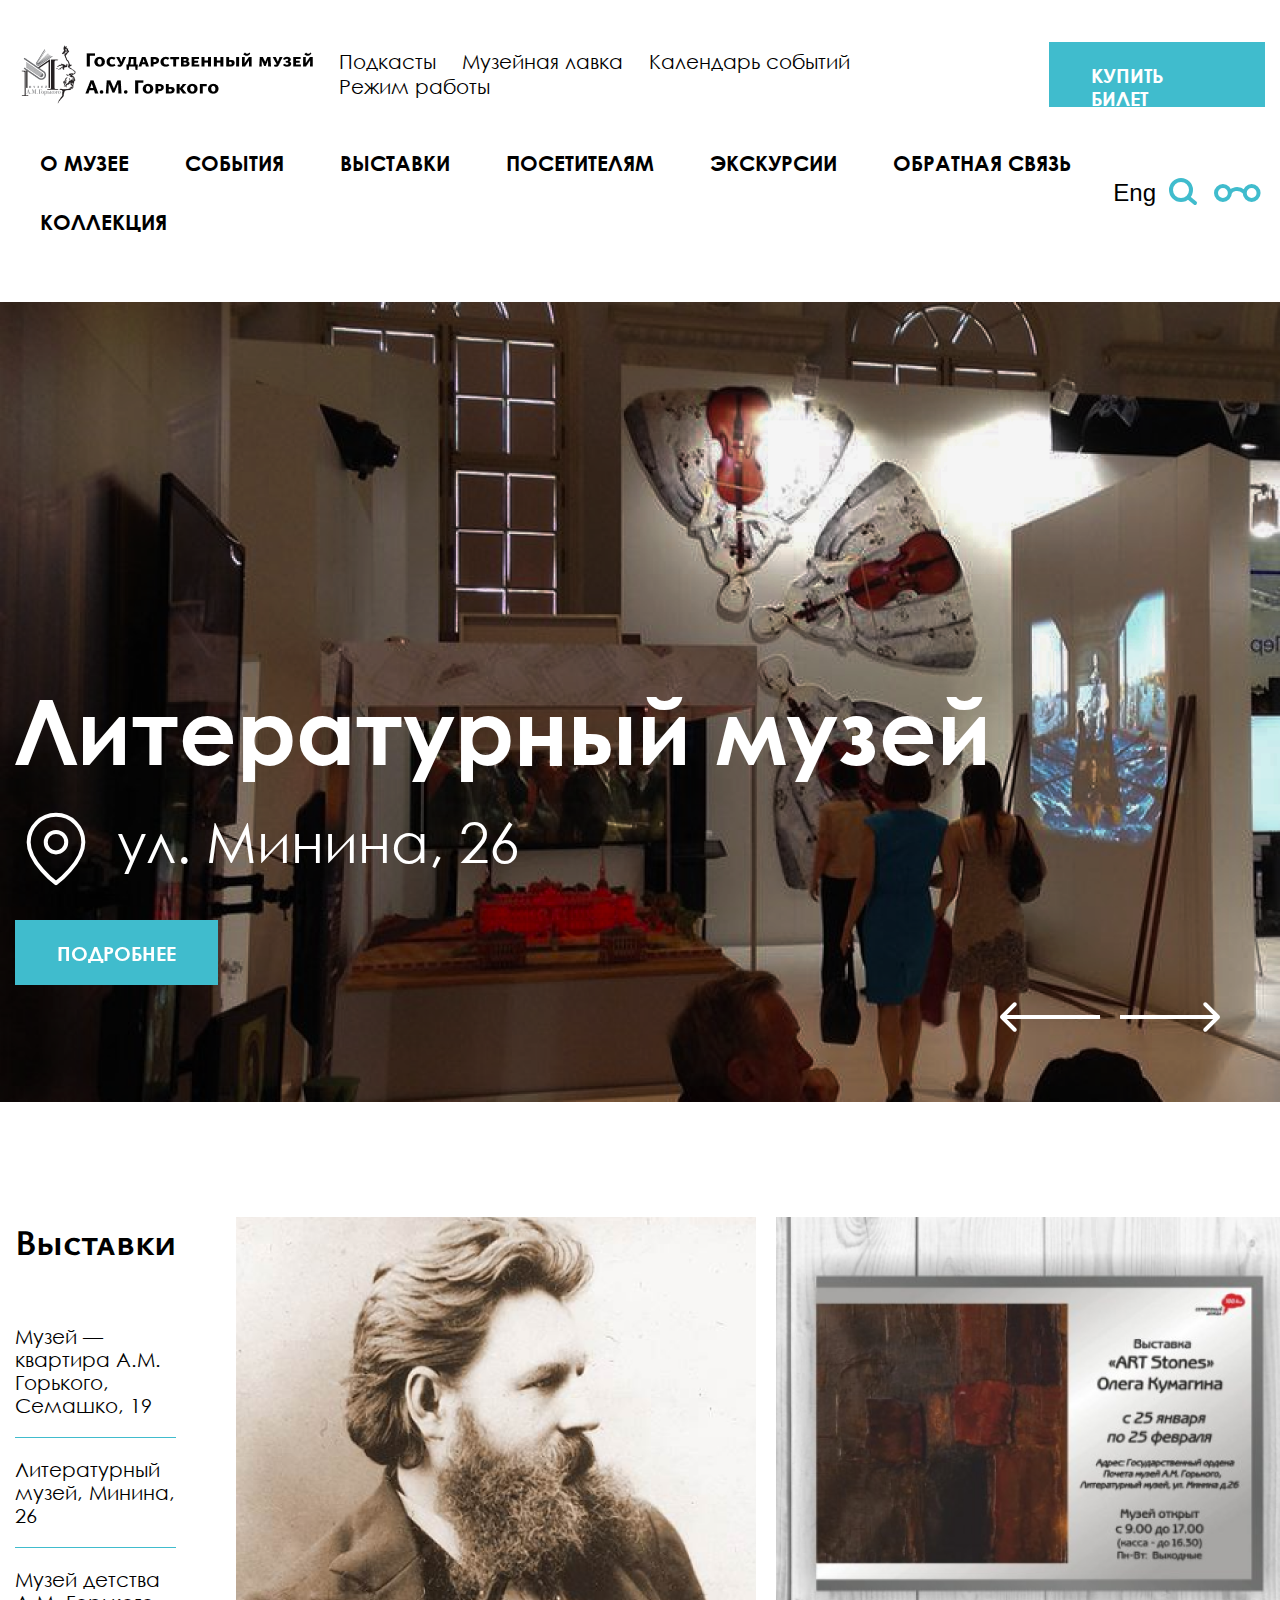
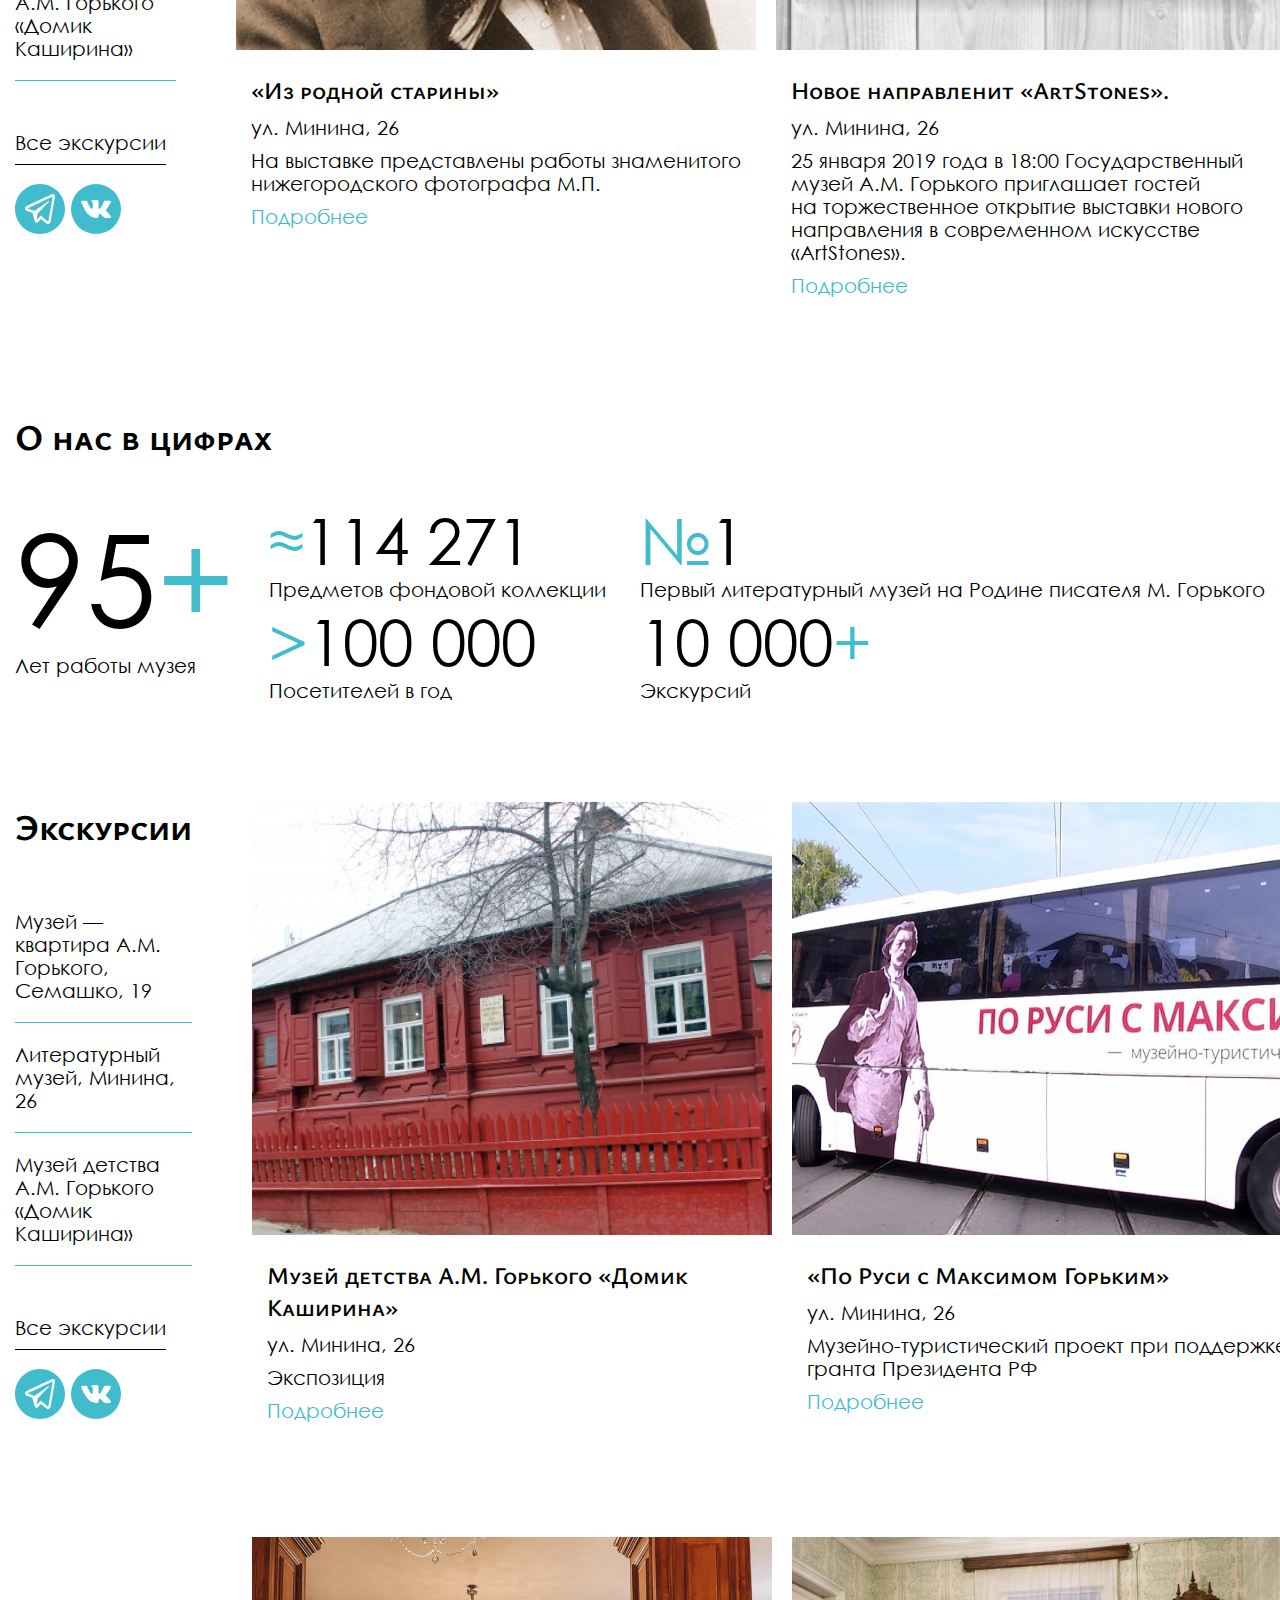
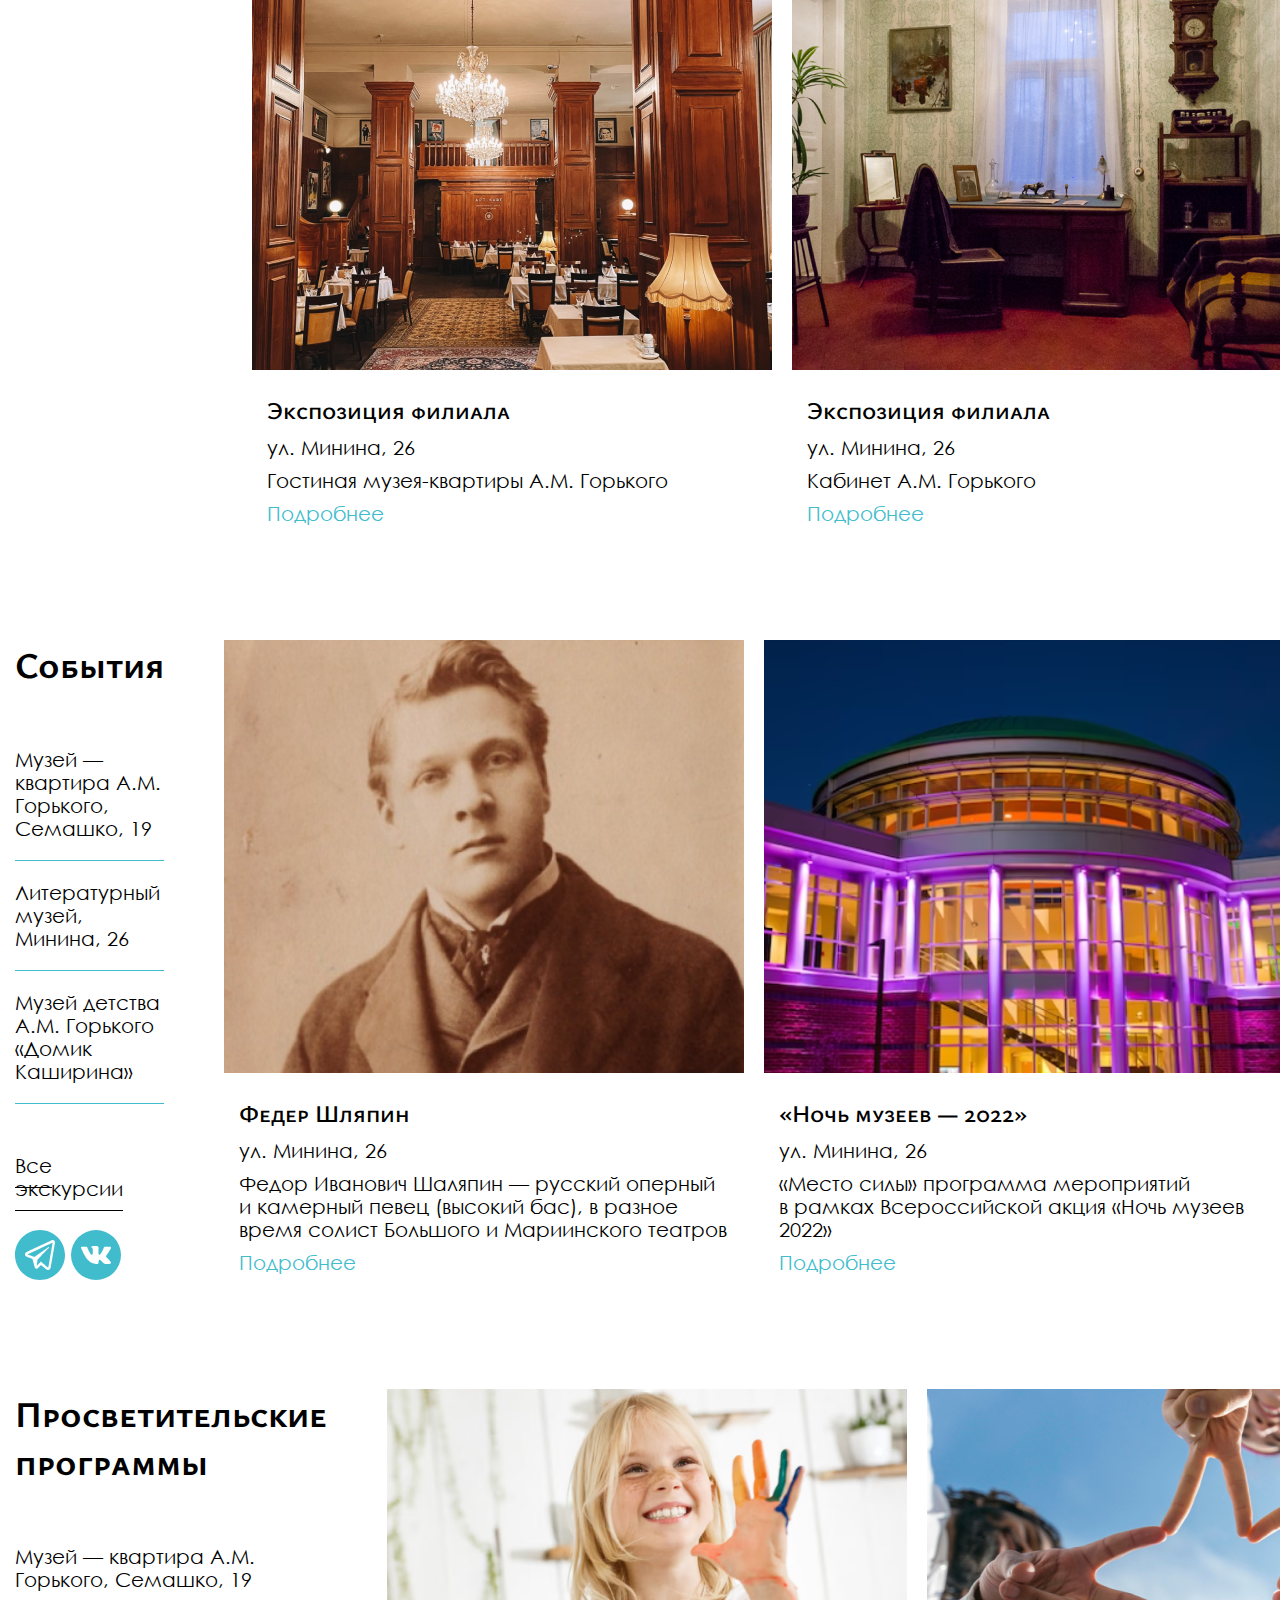
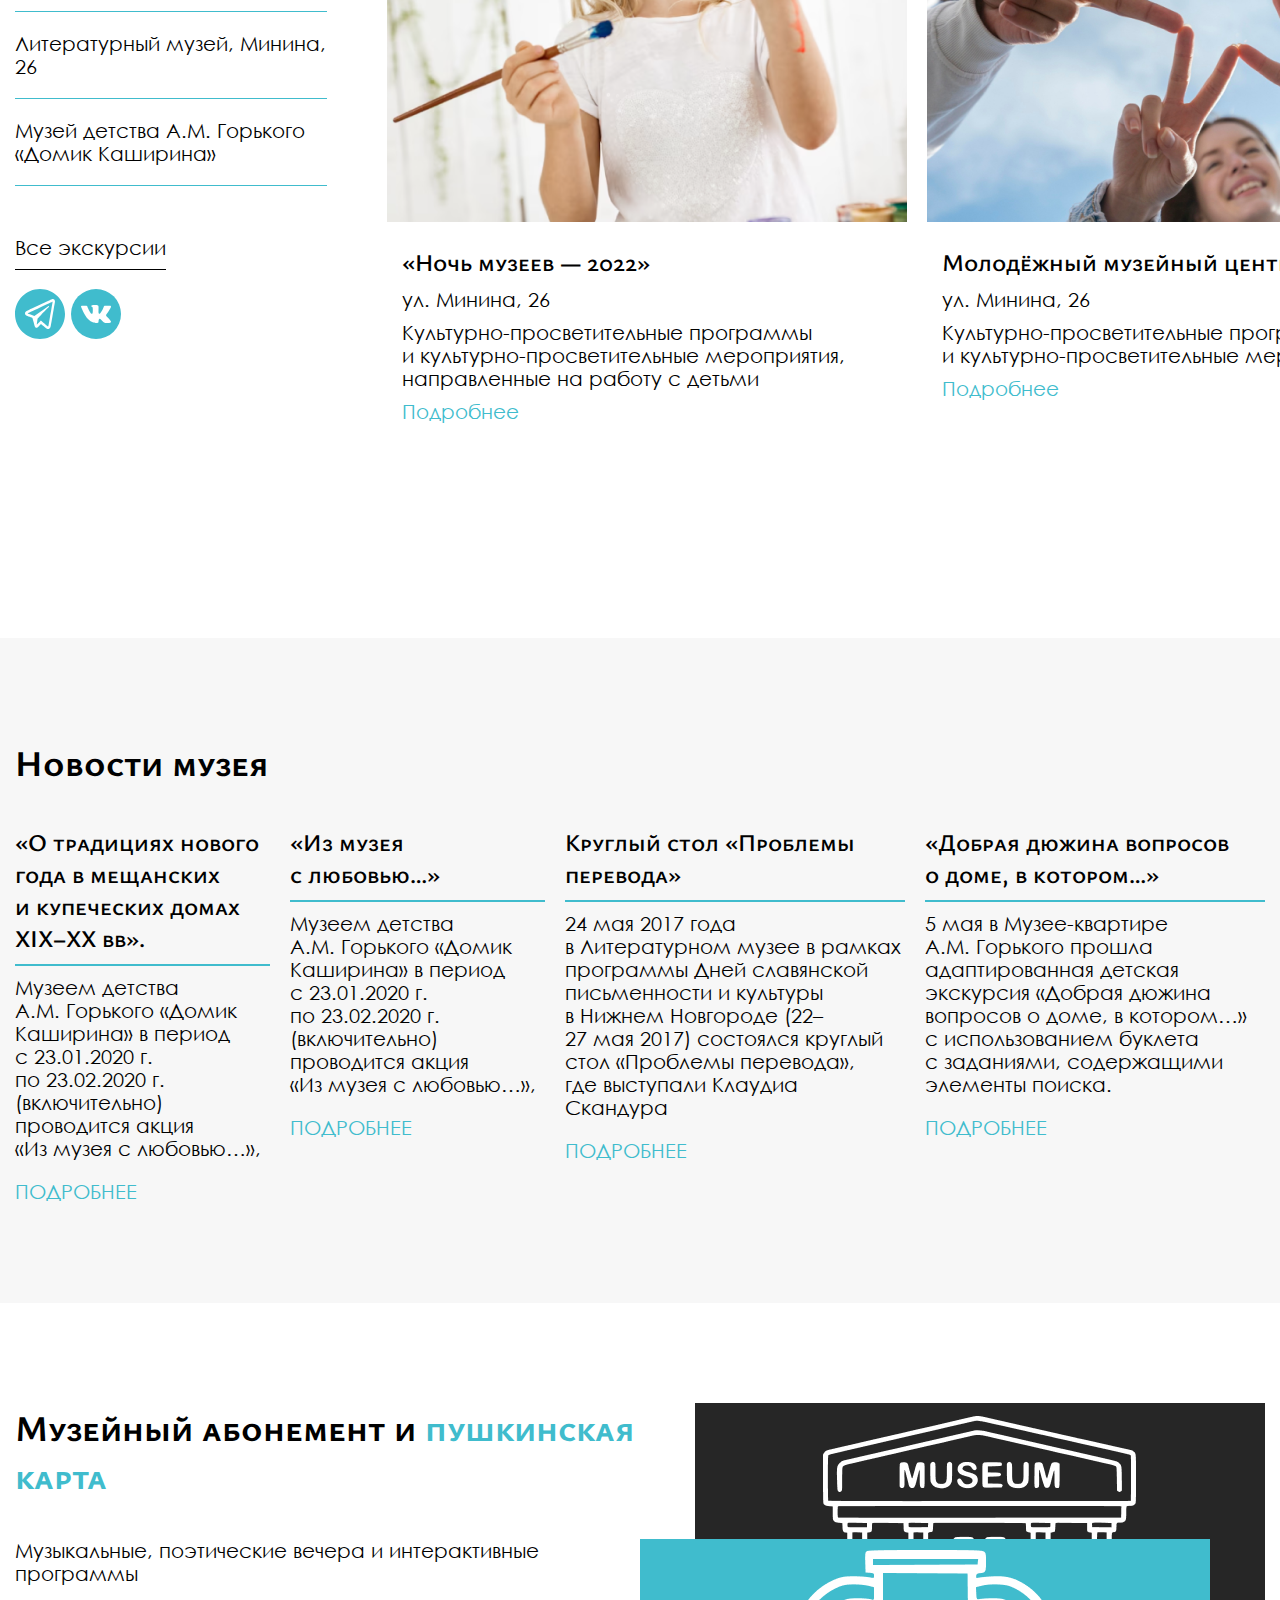
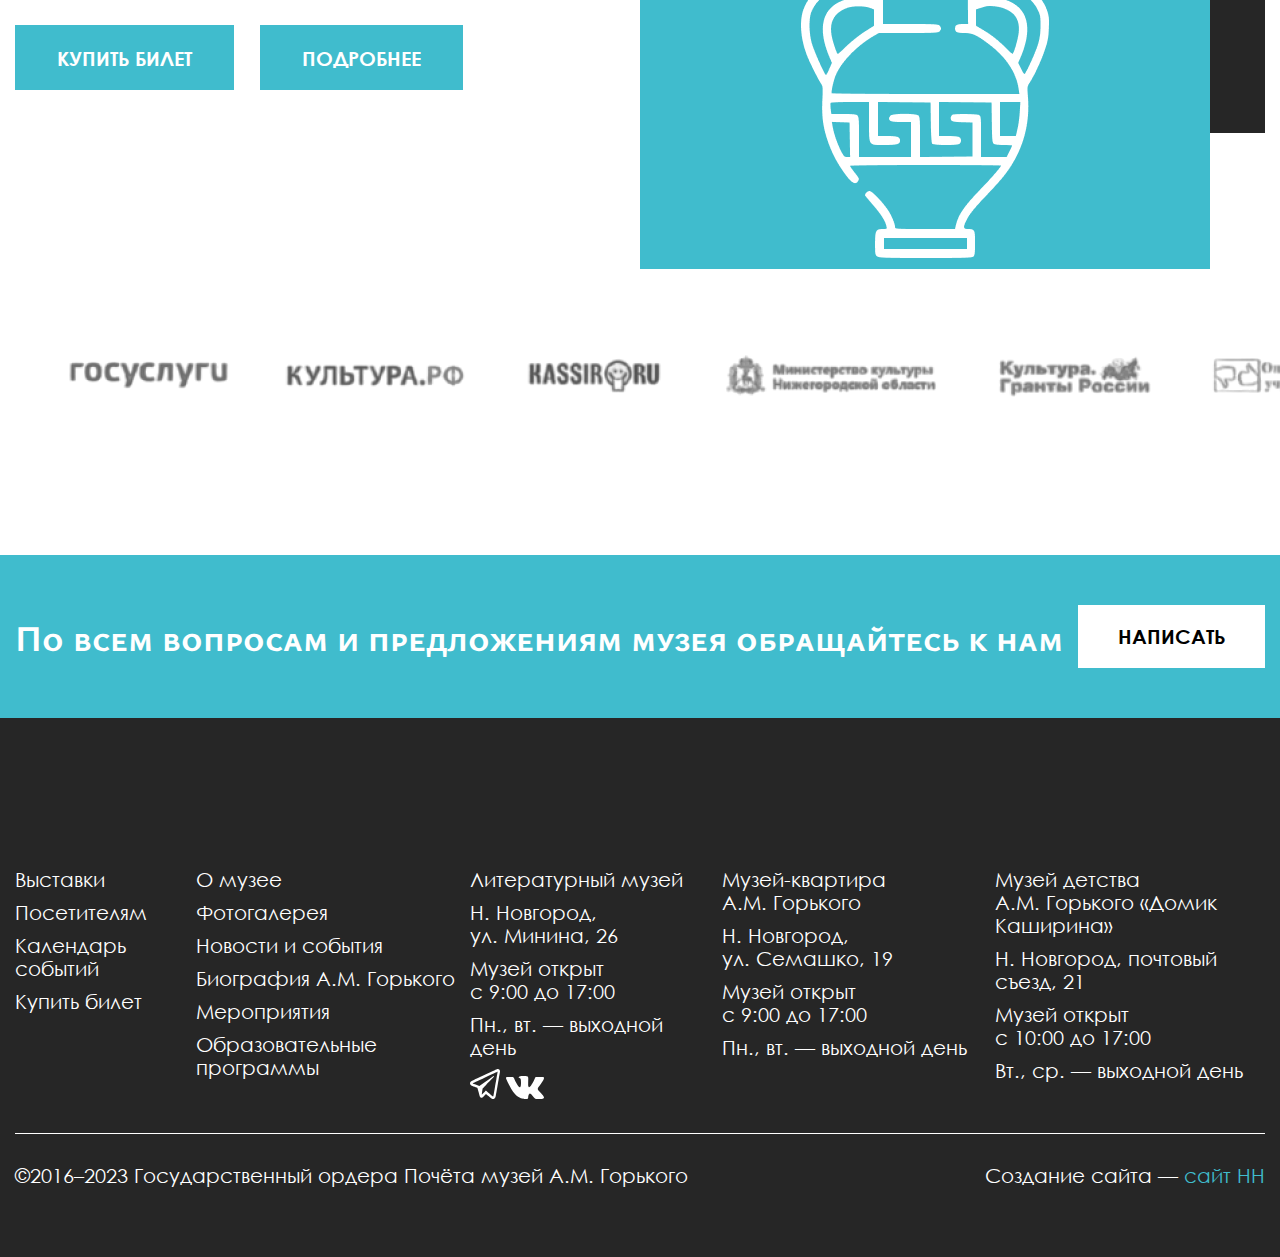
==== index.html @ 50d85f35 "Add files via upload" ====
<!DOCTYPE html>
<html lang="ru">
<head>
    <meta charset="UTF-8">
    <meta name="viewport" content="width=device-width, initial-scale=1.0">
    <title>Музей Горького</title>

    <link rel="stylesheet" href="css/slick.css">
    <link rel="stylesheet" href="css/style.css">
    <link rel="stylesheet" href="css/media.css">
</head>
<body>
    <div class="wrapper">

        <header class="header ">
            <div class="container">
                <div class="header__inner">
                    <div class="header__top">
                        <a href="#" class="header__logo">
                            <img src="images/logo.png" alt="logo">
                        </a>
                        <ul class="header__top-nav">
                            <li class="header__top-li">
                                <a href="#" class="header__top-link">Подкасты</a>
                            </li>
                            <li class="header__top-li">
                                <a href="#" class="header__top-link">Музейная лавка</a>
                            </li>
                            <li class="header__top-li">
                                <a href="#" class="header__top-link">Календарь событий</a>
                            </li>
                            <li class="header__top-li">
                                <a href="#" class="header__top-link">Режим работы</a>
                            </li>
                        </ul>
                        <a href="#" class="btn">купить билет</a>
                    </div>
                    <div class="header__bottom">
                        <nav class="header__menu">
                            <ul class="header__menu-list">
                                <li class="header__menu-li">
                                    <a href="#" class="header__menu-link">О музее</a>
                                </li>
                                <li class="header__menu-li">
                                    <a href="#" class="header__menu-link">События</a>
                                </li>
                                <li class="header__menu-li">
                                    <a href="#" class="header__menu-link">Выставки</a>
                                </li>
                                <li class="header__menu-li">
                                    <a href="#" class="header__menu-link">Посетителям</a>
                                </li>
                                <li class="header__menu-li">
                                    <a href="#" class="header__menu-link">Экскурсии</a>
                                </li>
                                <li class="header__menu-li">
                                    <a href="#popup__feedback" class="header__menu-link popup__link">Обратная связь</a>
                                </li>
                                <li class="header__menu-li">
                                    <a href="#" class="header__menu-link">коллекция</a>
                                </li>
                            </ul>
                        </nav>
                        <div class="header__settings">
                            <button>Eng</button>
                            <button>
                                <img src="images/search.svg" alt="">
                            </button>
                            <button>
                                <img src="images/glass.svg" alt="">
                            </button>
                        </div>
                    </div>
                </div>
            </div>
        </header>

        <section class="top ">
            <div class="top__slider">
                <div class="top__slider-item">
                    <img src="images/top-slider.png" alt="slider-img">
                </div>
                <div class="top__slider-item">
                    <img src="images/top-slider.png" alt="slider-img">
                </div>
                <div class="top__slider-item">
                    <img src="images/top-slider.png" alt="slider-img">
                </div>
            </div>
            <div class="container">
                <div class="top__inner">
                    <h1 class="top__title">Литературный музей </h1>
                    <p class="top__place">ул. Минина, 26</p>
                    <a href="#" class="btn">ПОДРОБНЕЕ</a>
                </div>
            </div>
        </section>

        <section class="about ">
            <div class="container">
                <div class="about__flex exhibition">
                    <div class="about__flex-filials">
                        <h1 class="about__title">Выставки</h1>
                        <div class="about__filials">
                            <div class="about__filials-item">Музей — квартира А.М. Горького, Семашко, 19</div>
                            <div class="about__filials-item">Литературный музей, Минина, 26</div>
                            <div class="about__filials-item">Музей детства А.М. Горького «Домик Каширина»</div>
                        </div>
                        <div class="about__all">
                            <a href="#" class="about__all-link">Все экскурсии</a>
                        </div>
                        <div class="about__soc">
                            <a href="#" class="about__soc-link">
                                <img src="images/tg.svg" alt="Telegram">
                            </a>
                            <a href="#" class="about__soc-link">
                                <img src="images/vk.svg" alt="VKontakte">
                            </a>
                        </div>
                    </div>
                    <div class="about__flex-descr">
                        <div class="about__flex-item">
                            <img class="about__flex-img" src="images/exh-1.png" alt="#">
                            <div class="about__flex-p">
                                <p class="about__flex-title">«Из родной старины»</p>
                                <p class="about__flex-place">ул. Минина, 26</p>
                                <p class="about__flex-text">На выставке представлены работы знаменитого нижегородского фотографа М.П.</p>
                                <a href="#" class="about__flex-btn">Подробнее</a>
                            </div>                           
                        </div>
                        <div class="about__flex-item">
                            <img class="about__flex-img" src="images/exh-2.png" alt="#">
                            <div class="about__flex-p">
                                <p class="about__flex-title">Новое направлениt «ArtStones».</p>
                                <p class="about__flex-place">ул. Минина, 26</p>
                                <p class="about__flex-text">25 января 2019 года в 18:00 Государственный музей А.М. Горького приглашает гостей на торжественное открытие выставки нового направления в современном искусстве «ArtStones».</p>
                                <a href="#" class="about__flex-btn">Подробнее</a>
                            </div>
                        </div>
                    </div>
                </div>


                <div class="about__inline cypher">
                    <h1 class="about__title">О нас в цифрах</h1>
                    <div class="about__flex">
                        <div class="about__inline-item">
                            <p class="years">95<span>+</span></p>
                            <p>Лет работы музея</p>
                        </div>
                        <div class="about__inline-item">
                            <div>
                                <p class="chislo"><span>≈</span>114 271</p>
                                <p class="text">Предметов фондовой коллекции</p>
                            </div>
                            <div>
                                <p class="chislo"><span>></span>100 000</p>
                                <p class="text">Посетителей в год</p>
                            </div>
                        </div>
                        <div class="about__inline-item">
                            <div>
                                <p class="chislo"><span>№</span>1</p>
                                <p class="text">Первый литературный музей на Родине писателя М. Горького</p>
                            </div>
                            <div>
                                <p class="chislo">10 000<span>+</span></p>
                                <p class="text">Экскурсий</p>
                            </div>
                        </div>
                    </div>
                </div>

                <div class="about__flex excursions">
                    <div class="about__flex-filials">
                        <h1 class="about__title">Экскурсии</h1>
                        <div class="about__filials">
                            <div class="about__filials-item">Музей — квартира А.М. Горького, Семашко, 19</div>
                            <div class="about__filials-item">Литературный музей, Минина, 26</div>
                            <div class="about__filials-item">Музей детства А.М. Горького «Домик Каширина»</div>
                        </div>
                        <div class="about__all">
                            <a href="#" class="about__all-link">Все экскурсии</a>
                        </div>
                        <div class="about__soc">
                            <a href="#" class="about__soc-link">
                                <img src="images/tg.svg" alt="Telegram">
                            </a>
                            <a href="#" class="about__soc-link">
                                <img src="images/vk.svg" alt="VKontakte">
                            </a>
                        </div>
                    </div>
                    <div class="about__flex-descr">
                        <div class="about__flex-item">
                            <img class="about__flex-img" src="images/kashirin.png" alt="#">
                            <div class="about__flex-p">
                                <p class="about__flex-title">Музей детства А.М. Горького «Домик Каширина»</p>
                                <p class="about__flex-place">ул. Минина, 26</p>
                                <p class="about__flex-text">Экспозиция</p>
                                <a href="#" class="about__flex-btn">Подробнее</a>
                            </div>                           
                        </div>
                        <div class="about__flex-item">
                            <img class="about__flex-img" src="images/bus.png" alt="#">
                            <div class="about__flex-p">
                                <p class="about__flex-title">«По Руси с Максимом Горьким»</p>
                                <p class="about__flex-place">ул. Минина, 26</p>
                                <p class="about__flex-text">Музейно-туристический проект при поддержке гранта Президента РФ</p>
                                <a href="#" class="about__flex-btn">Подробнее</a>
                            </div>
                        </div>
                        <div class="about__flex-item">
                            <img class="about__flex-img" src="images/exposition.png" alt="#">
                            <div class="about__flex-p">
                                <p class="about__flex-title">Экспозиция филиала</p>
                                <p class="about__flex-place">ул. Минина, 26</p>
                                <p class="about__flex-text">Гостиная музея-квартиры А.М. Горького</p>
                                <a href="#" class="about__flex-btn">Подробнее</a>
                            </div>                           
                        </div>
                        <div class="about__flex-item">
                            <img class="about__flex-img" src="images/exposition2.png" alt="#">
                            <div class="about__flex-p">
                                <p class="about__flex-title">Экспозиция филиала</p>
                                <p class="about__flex-place">ул. Минина, 26</p>
                                <p class="about__flex-text">Кабинет А.М. Горького</p>
                                <a href="#" class="about__flex-btn">Подробнее</a>
                            </div>
                        </div>
                    </div>
                </div>

                <div class="about__flex events">
                    <div class="about__flex-filials">
                        <h1 class="about__title">События</h1>
                        <div class="about__filials">
                            <div class="about__filials-item">Музей — квартира А.М. Горького, Семашко, 19</div>
                            <div class="about__filials-item">Литературный музей, Минина, 26</div>
                            <div class="about__filials-item">Музей детства А.М. Горького «Домик Каширина»</div>
                        </div>
                        <div class="about__all">
                            <a href="#" class="about__all-link">Все экскурсии</a>
                        </div>
                        <div class="about__soc">
                            <a href="#" class="about__soc-link">
                                <img src="images/tg.svg" alt="Telegram">
                            </a>
                            <a href="#" class="about__soc-link">
                                <img src="images/vk.svg" alt="VKontakte">
                            </a>
                        </div>
                    </div>
                    <div class="about__flex-descr">
                        <div class="about__flex-item">
                            <img class="about__flex-img" src="images/shalyapin.png" alt="#">
                            <div class="about__flex-p">
                                <p class="about__flex-title">Федер Шляпин</p>
                                <p class="about__flex-place">ул. Минина, 26</p>
                                <p class="about__flex-text">Федор Иванович Шаляпин — русский оперный и камерный певец (высокий бас), в разное время солист Большого и Мариинского театров</p>
                                <a href="#" class="about__flex-btn">Подробнее</a>
                            </div>                           
                        </div>
                        <div class="about__flex-item">
                            <img class="about__flex-img" src="images/night.png" alt="#">
                            <div class="about__flex-p">
                                <p class="about__flex-title">«Ночь музеев — 2022»</p>
                                <p class="about__flex-place">ул. Минина, 26</p>
                                <p class="about__flex-text">«Место силы» программа мероприятий в рамках Всероссийской акция «Ночь музеев 2022»</p>
                                <a href="#" class="about__flex-btn">Подробнее</a>
                            </div>
                        </div>
                    </div>
                </div>

                <div class="about__flex programms">
                    <div class="about__flex-filials">
                        <h1 class="about__title">Просветительские программы</h1>
                        <div class="about__filials">
                            <div class="about__filials-item">Музей — квартира А.М. Горького, Семашко, 19</div>
                            <div class="about__filials-item">Литературный музей, Минина, 26</div>
                            <div class="about__filials-item">Музей детства А.М. Горького «Домик Каширина»</div>
                        </div>
                        <div class="about__all">
                            <a href="#" class="about__all-link">Все экскурсии</a>
                        </div>
                        <div class="about__soc">
                            <a href="#" class="about__soc-link">
                                <img src="images/tg.svg" alt="Telegram">
                            </a>
                            <a href="#" class="about__soc-link">
                                <img src="images/vk.svg" alt="VKontakte">
                            </a>
                        </div>
                    </div>
                    <div class="about__flex-descr">
                        <div class="about__flex-item">
                            <img class="about__flex-img" src="images/kid.png" alt="#">
                            <div class="about__flex-p">
                                <p class="about__flex-title">«Ночь музеев — 2022»</p>
                                <p class="about__flex-place">ул. Минина, 26</p>
                                <p class="about__flex-text">Культурно-просветительные программы и культурно-просветительные мероприятия, направленные на работу с детьми</p>
                                <a href="#" class="about__flex-btn">Подробнее</a>
                            </div>                           
                        </div>
                        <div class="about__flex-item">
                            <img class="about__flex-img" src="images/molodezh.png" alt="#">
                            <div class="about__flex-p">
                                <p class="about__flex-title">Молодёжный музейный центр</p>
                                <p class="about__flex-place">ул. Минина, 26</p>
                                <p class="about__flex-text">Культурно-просветительные программы и культурно-просветительные мероприятия</p>
                                <a href="#" class="about__flex-btn">Подробнее</a>
                            </div>
                        </div>
                    </div>
                </div>
            </div>
        </section>

        <section class="news">
            <div class="container">
                <div class="news__inner">
                    <h1 class="news__title">Новости музея</h1>
                    <div class="news__list">
                        <div class="news__list-item">
                            <p class="news__list-title">«О традициях нового года в мещанских и купеческих домах XIX–XX вв».</p>
                            <p class="news__list-descr">Музеем детства А.М. Горького «Домик Каширина» в период с 23.01.2020 г. по 23.02.2020 г. (включительно) проводится акция «Из музея с любовью…»,</p>
                            <a href="#" class="news__list-btn">ПОДРОБНЕЕ</a>
                        </div>
                        <div class="news__list-item">
                            <p class="news__list-title">«Из музея с любовью…»</p>
                            <p class="news__list-descr">Музеем детства А.М. Горького «Домик Каширина» в период с 23.01.2020 г. по 23.02.2020 г. (включительно) проводится акция «Из музея с любовью…»,</p>
                            <a href="#" class="news__list-btn">ПОДРОБНЕЕ</a>
                        </div>
                        <div class="news__list-item">
                            <p class="news__list-title">Круглый стол «Проблемы перевода»</p>
                            <p class="news__list-descr">24 мая 2017 года в Литературном музее в рамках программы Дней славянской письменности и культуры в Нижнем Новгороде (22–27 мая 2017) состоялся круглый стол «Проблемы перевода», где выступали Клаудиа Скандура</p>
                            <a href="#" class="news__list-btn">ПОДРОБНЕЕ</a>
                        </div>
                        <div class="news__list-item">
                            <p class="news__list-title">«Добрая дюжина вопросов о доме, в котором…»</p>
                            <p class="news__list-descr">5 мая в Музее-квартире А.М. Горького прошла адаптированная детская экскурсия «Добрая дюжина вопросов о доме, в котором…» с использованием буклета с заданиями, содержащими элементы поиска.</p>
                            <a href="#" class="news__list-btn">ПОДРОБНЕЕ</a>
                        </div>
                    </div>
                </div>
            </div>
        </section>

        <section class="card ">
            <div class="container">
                <div class="card__inner">
                    <div class="card__items">
                        <div class="card__item">
                            <h1 class="card__title">Музейный абонемент и <span>пушкинская карта</span></h1>
                            <p class="card__descr">Музыкальные, поэтические вечера и интерактивные программы</p>
                            <div class="card__btns">
                                <a href="#" class="btn">КУПИТЬ БИЛЕТ</a>
                                <a href="#" class="btn">ПОДРОБНЕЕ</a>
                            </div>
                        </div>
                        <div class="card__item _images">
                            <img class="card__black" src="images/card_black.png" alt="">
                            <img class="card__blue" src="images/card_blue.png" alt="">
                        </div>
                    </div> 
                    <div class="card__partners">
                        <img src="images/card_partners.png" alt="">
                    </div>                   
                </div>
            </div>
        </section>

        <section class="feedback ">
            <div class="container">
                <div class="feedback__inner">
                    <p class="feedback__title">По всем вопросам и предложениям музея обращайтесь к нам</p>
                    <a href="#" class="feedback__btn">НАПИСАТЬ</a>
                </div>
            </div>
        </section>

        <footer class="footer lock-padding">
            <div class="container">
                <div class="footer__inner">
                    <div class="footer__menu">
                        <div class="footer__menu-item">
                            <ul class="footer__menu-list">
                                <li class="footer__menu-li">
                                    <a href="#" class="footer__menu-link">Выставки</a>
                                </li>
                                <li class="footer__menu-li">
                                    <a href="#" class="footer__menu-link">Посетителям</a>
                                </li>
                                <li class="footer__menu-li">
                                    <a href="#" class="footer__menu-link">Календарь событий</a>
                                </li>
                                <li class="footer__menu-li">
                                    <a href="#" class="footer__menu-link">Купить билет</a>
                                </li>
                            </ul>
                        </div>
                        <div class="footer__menu-item">
                            <ul class="footer__menu-list">
                                <li class="footer__menu-li">
                                    <a href="#" class="footer__menu-link">О музее</a>
                                </li>
                                <li class="footer__menu-li">
                                    <a href="#" class="footer__menu-link">Фотогалерея</a>
                                </li>
                                <li class="footer__menu-li">
                                    <a href="#" class="footer__menu-link">Новости и события</a>
                                </li>
                                <li class="footer__menu-li">
                                    <a href="#" class="footer__menu-link">Биография А.М. Горького</a>
                                </li>
                                <li class="footer__menu-li">
                                    <a href="#" class="footer__menu-link">Мероприятия</a>
                                </li>
                                <li class="footer__menu-li">
                                    <a href="#" class="footer__menu-link">Образовательные программы</a>
                                </li>
                            </ul>
                        </div>
                        <div class="footer__menu-item">
                            <ul class="footer__menu-list">
                                <li class="footer__menu-li">Литературный музей</li>
                                <li class="footer__menu-li">Н. Новгород, ул. Минина, 26</li>
                                <li class="footer__menu-li">Музей открыт с 9:00 до 17:00</li>
                                <li class="footer__menu-li">Пн., вт. — выходной день</li>
                                <li class="footer__menu-li">
                                    <a href="#" class="footer__menu-link">
                                        <img src="images/footer-tg.svg" alt="Telegram">
                                    </a>
                                    <a href="#" class="footer__menu-link">
                                        <img src="images/footer-vk.svg" alt="VKontakte">
                                    </a>
                                </li>
                            </ul>
                        </div>                                             
                        <div class="footer__menu-item">
                            <ul class="footer__menu-list">
                                <li class="footer__menu-li">Музей-квартира А.М. Горького</li>
                                <li class="footer__menu-li">Н. Новгород, ул. Семашко, 19</li>
                                <li class="footer__menu-li">Музей открыт с 9:00 до 17:00</li>
                                <li class="footer__menu-li">Пн., вт. — выходной день</li>
                            </ul>
                        </div>
                        <div class="footer__menu-item">
                            <ul class="footer__menu-list">
                                <li class="footer__menu-li">Музей детства А.М. Горького «Домик Каширина»</li>
                                <li class="footer__menu-li">Н. Новгород, почтовый съезд, 21</li>
                                <li class="footer__menu-li">Музей открыт с 10:00 до 17:00</li>
                                <li class="footer__menu-li">Вт., ср. — выходной день</li>
                            </ul>
                        </div>
                    </div>
                    <div class="footer__copy">
                        <p class="footer__copy-text">©2016–2023 Государственный ордера Почёта музей А.М. Горького</p>
                        <p class="footer__copy-text">Создание сайта — <a href="#">сайт НН</a></p>
                    </div>
                </div>
            </div>
        </footer>

    </div>

    <div class="popup " id="popup__feedback">
        <div class="container">
            <div class="popup__inner">
                <!-- <a class="popup__close" href="#"></a> -->
                <div class="popup__body">
                    <p class="popup__title">Свяжитесь с нами</p>
                    <p class="popup__text">Заполните форму обратной связи и мы перезвоним вам в ближайшее время</p>
                    <form action="#" class="popup__form">
                        <input class="popup__form-input" type="text" name="name" id="name" placeholder="Имя">
                        <input class="popup__form-input" type="email" name="email" id="email" placeholder="Почта">
                        <input class="popup__form-input" type="tel" name="tel" id="tel" placeholder="Телефон">
                        <textarea class="popup__form-textarea" name="msg" id="msg" placeholder="Ваше сообщение"></textarea>
                        <button class="popup__form-btn" type="submit">отправить</button>
                    </form>
                    <div class="popup__privacy">
                        <input class="popup__privacy-input" type="checkbox">
                        <p class="popup__privacy-text">Нажимая кнопку отправить, вы даёте согласие на обработку и хранение своих персональных данных, указанных выше</p>
                    </div>
                </div>  
            </div>
        </div>
    </div>
    
    <script src="https://ajax.googleapis.com/ajax/libs/jquery/3.7.0/jquery.min.js"></script>
    <script src="js/slick.min.js"></script>
    <script src="js/main.js"></script>
</body>
</html>
---- css/style.css ----
@font-face {
  font-family: "Century Gothic Regular";
  font-weight: 400;
  font-style: normal;
  src: url("../fonts/centurygothic.woff") format("woff"), url("../fonts/centurygothic.woff2") format("woff2");
}
@font-face {
  font-family: "Century Gothic Bold";
  font-weight: 700;
  font-style: normal;
  src: url("../fonts/centurygothic_bold.woff") format("woff"), url("../fonts/centurygothic_bold.woff2") format("woff2");
}
@font-face {
  font-family: "Ysabeau SC Semi-Bold";
  font-weight: 600;
  font-style: normal;
  src: url("../fonts/YsabeauSC-SemiBold.woff") format("woff"), url("../fonts/YsabeauSC-SemiBold.woff2") format("woff2");
}
@font-face {
  font-family: "Ysabeau SC Bold";
  font-weight: 700;
  font-style: normal;
  src: url("../fonts/YsabeauSC-Bold.woff") format("woff"), url("../fonts/YsabeauSC-Bold.woff2") format("woff2");
}
*,
*::after,
*::before {
  margin: 0;
  padding: 0;
  box-sizing: inherit;
}

html {
  margin: 0;
  padding: 0;
  box-sizing: border-box;
}

body {
  font-family: "Century Gothic Regular";
  font-size: 20px;
  color: #000;
  min-width: 320px;
  overflow-x: hidden;
}

a {
  text-decoration: none;
  color: inherit;
}

ul {
  list-style: none;
}

.lock {
  overflow-y: hidden;
}

.container {
  max-width: 1450px;
  margin: 0 auto;
  padding: 0 15px;
}

.btn {
  display: inline-block;
  color: #fff;
  font-family: "Century Gothic Bold";
  background: var(--green, #40BCCD);
  border: 2px solid transparent;
  padding: 20px 40px;
  text-transform: uppercase;
  max-height: 65px;
  transition: all 0.3s;
}

.header {
  padding: 40px 0 50px;
}
.header__top {
  display: flex;
  align-items: center;
  margin-bottom: 25px;
}
.header__top-nav {
  margin-right: 40px;
}
.header__top-li {
  display: inline-block;
  margin-right: 20px;
  border-bottom: 2px solid transparent;
  transition: all 0.3s;
}
.header__top-li:last-child {
  margin-right: 0;
}
.header__logo {
  margin-right: auto;
}
.header__bottom {
  display: flex;
  align-items: center;
  font-size: 24px;
}
.header__menu {
  font-size: 21px;
  font-family: "Century Gothic Bold";
  margin-right: auto;
}
.header__menu-li {
  display: inline-block;
  padding: 15px 23px;
  border: 2px solid transparent;
  transition: all 0.3s;
  text-transform: uppercase;
}
.header__settings {
  display: flex;
  justify-content: space-between;
  align-items: center;
}
.header__settings button {
  font-size: 24px;
  display: flex;
  cursor: pointer;
  background-color: transparent;
  border: none;
  margin-right: 7px;
}
.header__settings button:last-child {
  margin-right: 0;
}

.top {
  position: relative;
}
.top__slider .slick-arrow {
  position: absolute;
  bottom: 70px;
  z-index: 5;
  right: 0;
  font-size: 0;
  border: none;
  outline: none;
  width: 100px;
  height: 100%;
  background-color: transparent;
  background-repeat: no-repeat;
  background-position: bottom;
  cursor: pointer;
}
.top__slider .slick-next {
  margin-right: 60px;
  background-image: url(../images/arrow-next.svg);
}
.top__slider .slick-prev {
  margin-right: 180px;
  background-image: url(../images/arrow-prev.svg);
}
.top__inner {
  position: absolute;
  bottom: 117px;
  color: #fff;
}
.top__title {
  font-family: "Century Gothic Bold";
  font-size: 90px;
  margin-bottom: 25px;
}
.top__place {
  font-size: 55px;
  margin-bottom: 45px;
  padding-left: 102px;
}
.top__place::before {
  position: absolute;
  content: "";
  width: 82px;
  height: 82px;
  background-image: url(../images/place.svg);
  background-repeat: no-repeat;
  left: 0;
}

.about {
  padding: 115px 0 100px;
}
.about__flex {
  display: flex;
  justify-content: space-between;
  margin-bottom: 100px;
}
.about__flex-filials {
  margin-right: 60px;
}
.about__flex-descr {
  display: grid;
  grid-template-columns: repeat(2, 1fr);
  gap: 100px 20px;
}
.about__flex-item {
  max-width: 520px;
  box-shadow: 0px 0px 25px 0px transparent;
  transition: all 0.3s;
}
.about__flex-img {
  margin-bottom: 20px;
}
.about__flex-p {
  padding: 0 15px 15px;
}
.about__flex-title {
  font-family: "Ysabeau SC Semi-Bold";
  font-size: 24px;
  margin-bottom: 10px;
}
.about__flex-place {
  margin-bottom: 10px;
}
.about__flex-text {
  margin-bottom: 10px;
}
.about__flex-btn {
  color: #40BCCD;
}
.about__title {
  font-family: "Ysabeau SC Bold";
  font-size: 36px;
  margin-bottom: 40px;
}
.about__filials {
  display: flex;
  flex-direction: column;
  margin-bottom: 50px;
}
.about__filials-item {
  padding: 20px 0;
  border-bottom: 1px solid #40BCCD;
}
.about__all {
  margin-bottom: 30px;
}
.about__all-link {
  padding-bottom: 10px;
  border-bottom: 1px solid #000;
}
.about__inline {
  margin-bottom: 100px;
}
.about__inline-item .years {
  font-size: 128px;
}
.about__inline-item .chislo {
  font-size: 64px;
}
.about__inline-item span {
  color: #40BCCD;
}

.news {
  padding: 100px 0;
  background: #F7F7F7;
}
.news__title {
  font-family: "Ysabeau SC Bold";
  margin-bottom: 40px;
  font-size: 36px;
}
.news__list {
  display: flex;
  justify-content: space-between;
}
.news__list-item {
  max-width: 340px;
  margin-right: 20px;
}
.news__list-item:last-child {
  margin-right: 0;
}
.news__list-title {
  font-family: "Ysabeau SC Semi-Bold";
  font-size: 24px;
  margin-bottom: 10px;
  padding-bottom: 10px;
  border-bottom: 2px solid #40BCCD;
}
.news__list-descr {
  margin-bottom: 20px;
}
.news__list-btn {
  color: #40BCCD;
}

.card {
  padding: 100px 0;
}
.card__items {
  display: flex;
  justify-content: space-between;
}
.card__item {
  width: 50%;
}
.card__item._images {
  position: relative;
  text-align: right;
}
.card__blue {
  position: absolute;
  left: 0;
  top: 136px;
}
.card__title {
  font-family: "Ysabeau SC Bold";
  font-size: 36px;
  margin-bottom: 40px;
}
.card__title span {
  color: #40BCCD;
}
.card__descr {
  margin-bottom: 40px;
}
.card__btns .btn:first-child {
  margin-right: 20px;
}
.card__partners {
  padding-top: 150px;
}

.feedback {
  background: var(--green, #40BCCD);
  padding: 50px 0;
}
.feedback__inner {
  display: flex;
  justify-content: space-between;
  align-items: center;
}
.feedback__title {
  color: #fff;
  font-family: "Ysabeau SC Bold";
  font-size: 36px;
}
.feedback__btn {
  background: #fff;
  color: #000;
  font-family: "Century Gothic Bold";
  padding: 20px 40px;
}

.footer {
  padding: 150px 0 70px;
  background: #262626;
  color: #fff;
}
.footer__menu {
  display: flex;
  justify-content: space-between;
  margin-bottom: 30px;
  padding-bottom: 30px;
  border-bottom: 1px solid #fff;
}
.footer__menu-item {
  max-width: 270px;
  margin-right: 10px;
}
.footer__menu-item:last-child {
  margin-right: 0;
}
.footer__menu-li {
  margin-bottom: 10px;
}
.footer__menu-li:last-child {
  margin-bottom: 0;
}
.footer__copy {
  display: flex;
  justify-content: space-between;
}
.footer__copy-text a {
  color: var(--green, #40BCCD);
}

.popup {
  display: flex;
  justify-content: center;
  align-items: center;
  width: 100%;
  height: 100%;
  position: fixed;
  top: 0;
  left: 0;
  right: 0;
  bottom: 0;
  background: rgba(54, 54, 54, 0.3);
  opacity: 0;
  visibility: hidden;
  overflow-x: hidden;
  overflow-y: auto;
  transition: all 0.8s ease 0s;
  z-index: 10;
}
.popup.open {
  opacity: 1;
  visibility: visible;
}
.popup__inner {
  max-width: 500px;
  background: #fff;
  position: relative;
  padding: 40px 100px;
}
.popup__close {
  width: 20px;
  height: 20px;
  position: absolute;
  top: 26px;
  right: 26px;
  cursor: pointer;
}
.popup__close::after, .popup__close::before {
  position: absolute;
  content: "";
  width: 25px;
  height: 2px;
  background-color: #69766D;
  top: 9px;
  right: -2px;
}
.popup__close::after {
  transform: rotate(45deg);
}
.popup__close::before {
  transform: rotate(-45deg);
}
.popup__body {
  text-align: center;
  font-size: 12px;
}
.popup__title {
  font-family: "Ysabeau SC Bold";
  font-size: 36px;
  margin-bottom: 20px;
}
.popup__text {
  margin-bottom: 20px;
}
.popup__form {
  margin-bottom: 35px;
}
.popup__form-input {
  display: block;
  width: 100%;
  border: 1px solid #40BCCD;
  outline: none;
  padding: 8px 10px;
  font-family: "Century Gothic Regular";
  font-size: 12px;
  margin-bottom: 10px;
  color: #000;
}
.popup__form-input[placholder] {
  font-family: inherit;
  color: #000;
  font-size: 12px;
}
.popup__form-textarea {
  resize: none;
  width: 100%;
  height: 100px;
  padding: 8px 10px;
  border: 1px solid #40BCCD;
  outline: none;
  font-family: "Century Gothic Regular";
  font-size: 12px;
  color: #000;
  margin-bottom: 20px;
}
.popup__form-textarea[placeholder] {
  font-family: inherit;
  font-size: 12px;
  color: #000;
}
.popup__form-btn {
  display: block;
  width: 100%;
  padding: 20px 10px;
  background: #40BCCD;
  color: #fff;
  text-transform: uppercase;
  border: 2px solid transparent;
  outline: none;
  cursor: pointer;
  transition: all 0.3s;
}
.popup__privacy {
  display: flex;
  justify-content: space-between;
  align-items: baseline;
}
.popup__privacy-input {
  margin-right: 10px;
}
.popup__privacy-text {
  text-align: left;
}
---- css/media.css ----
@media (min-width: 769px) {
  .btn:hover {
    color: #000;
    background-color: #fff;
    border-color: var(--green, #40BCCD);
  }
  .header__top-li:hover {
    border-bottom-color: #40BCCD;
  }
  .header__menu-li:hover {
    border-color: var(--green, #40BCCD);
  }
  .about__flex-item:hover {
    box-shadow: 0px 0px 25px 0px rgba(87, 87, 87, 0.3);
  }
  .popup__form-btn:hover {
    color: #000;
    background-color: #fff;
    border-color: var(--green, #40BCCD);
  }
}
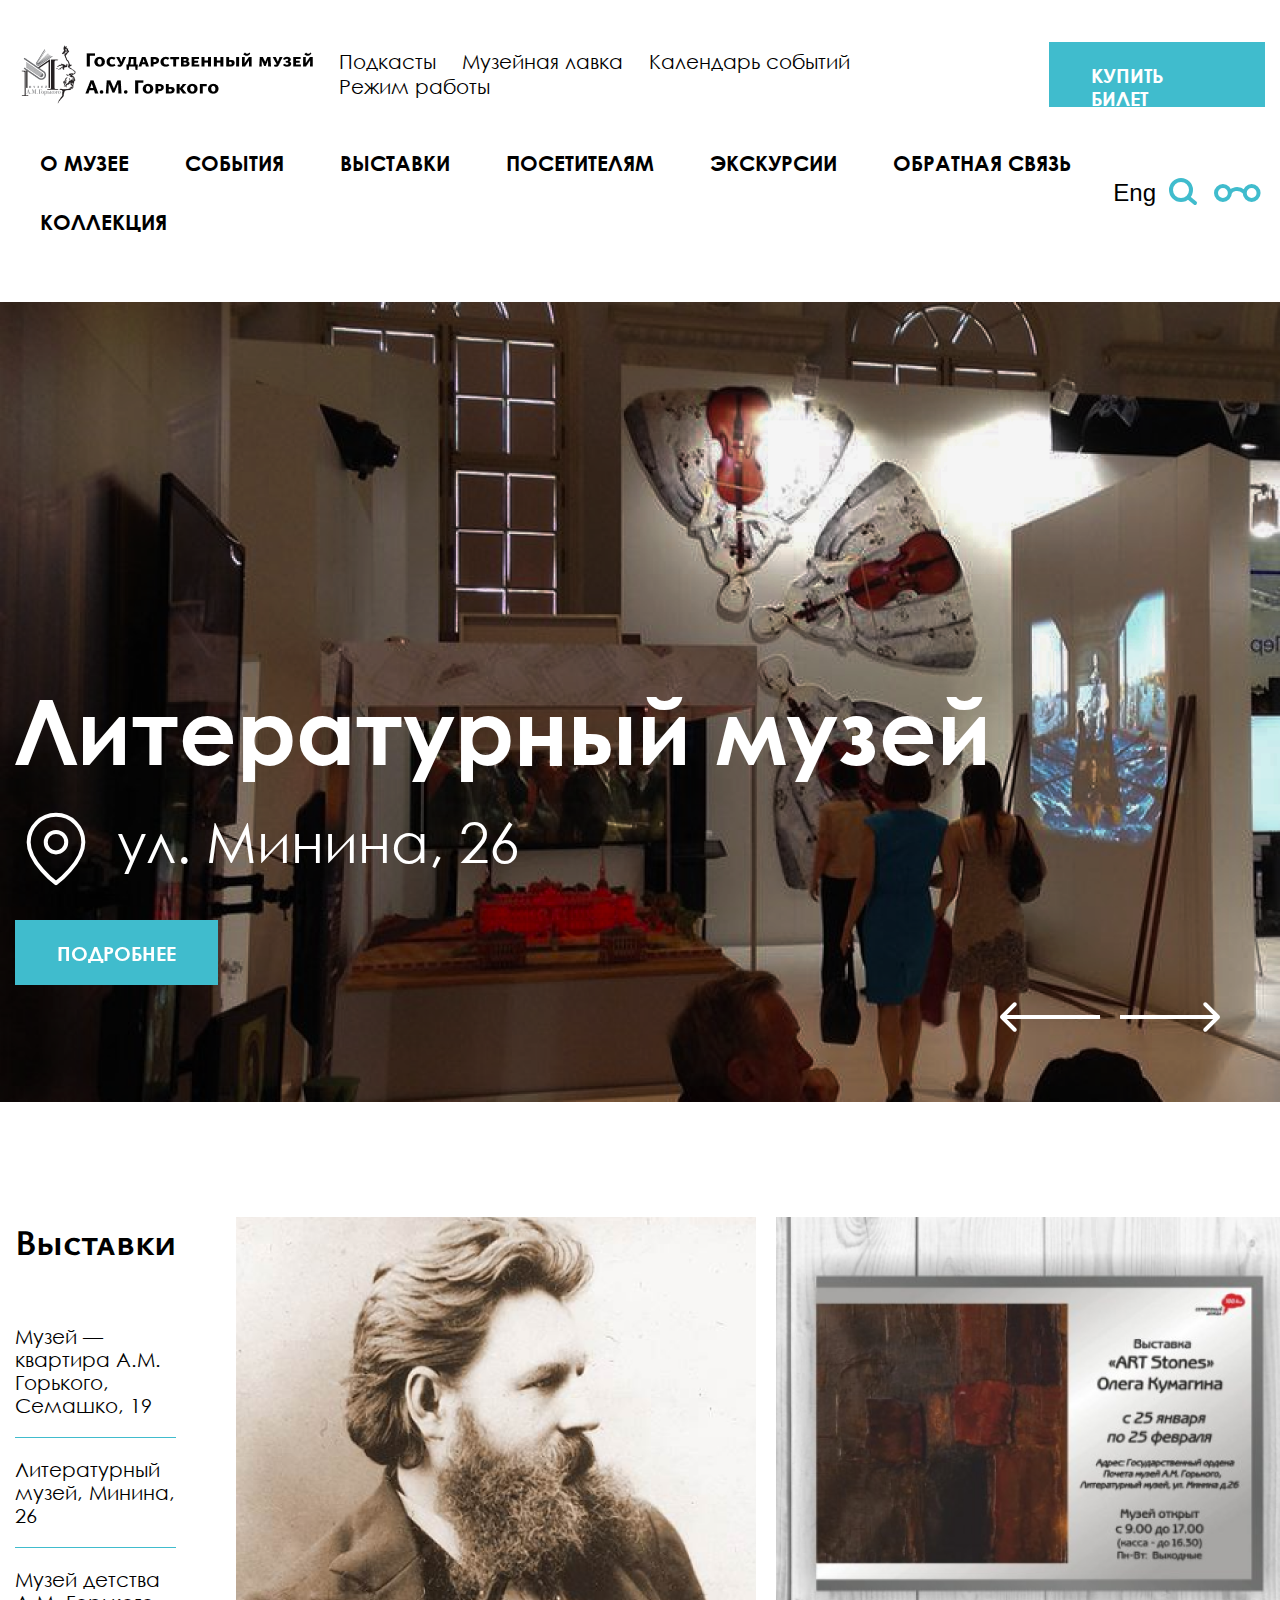
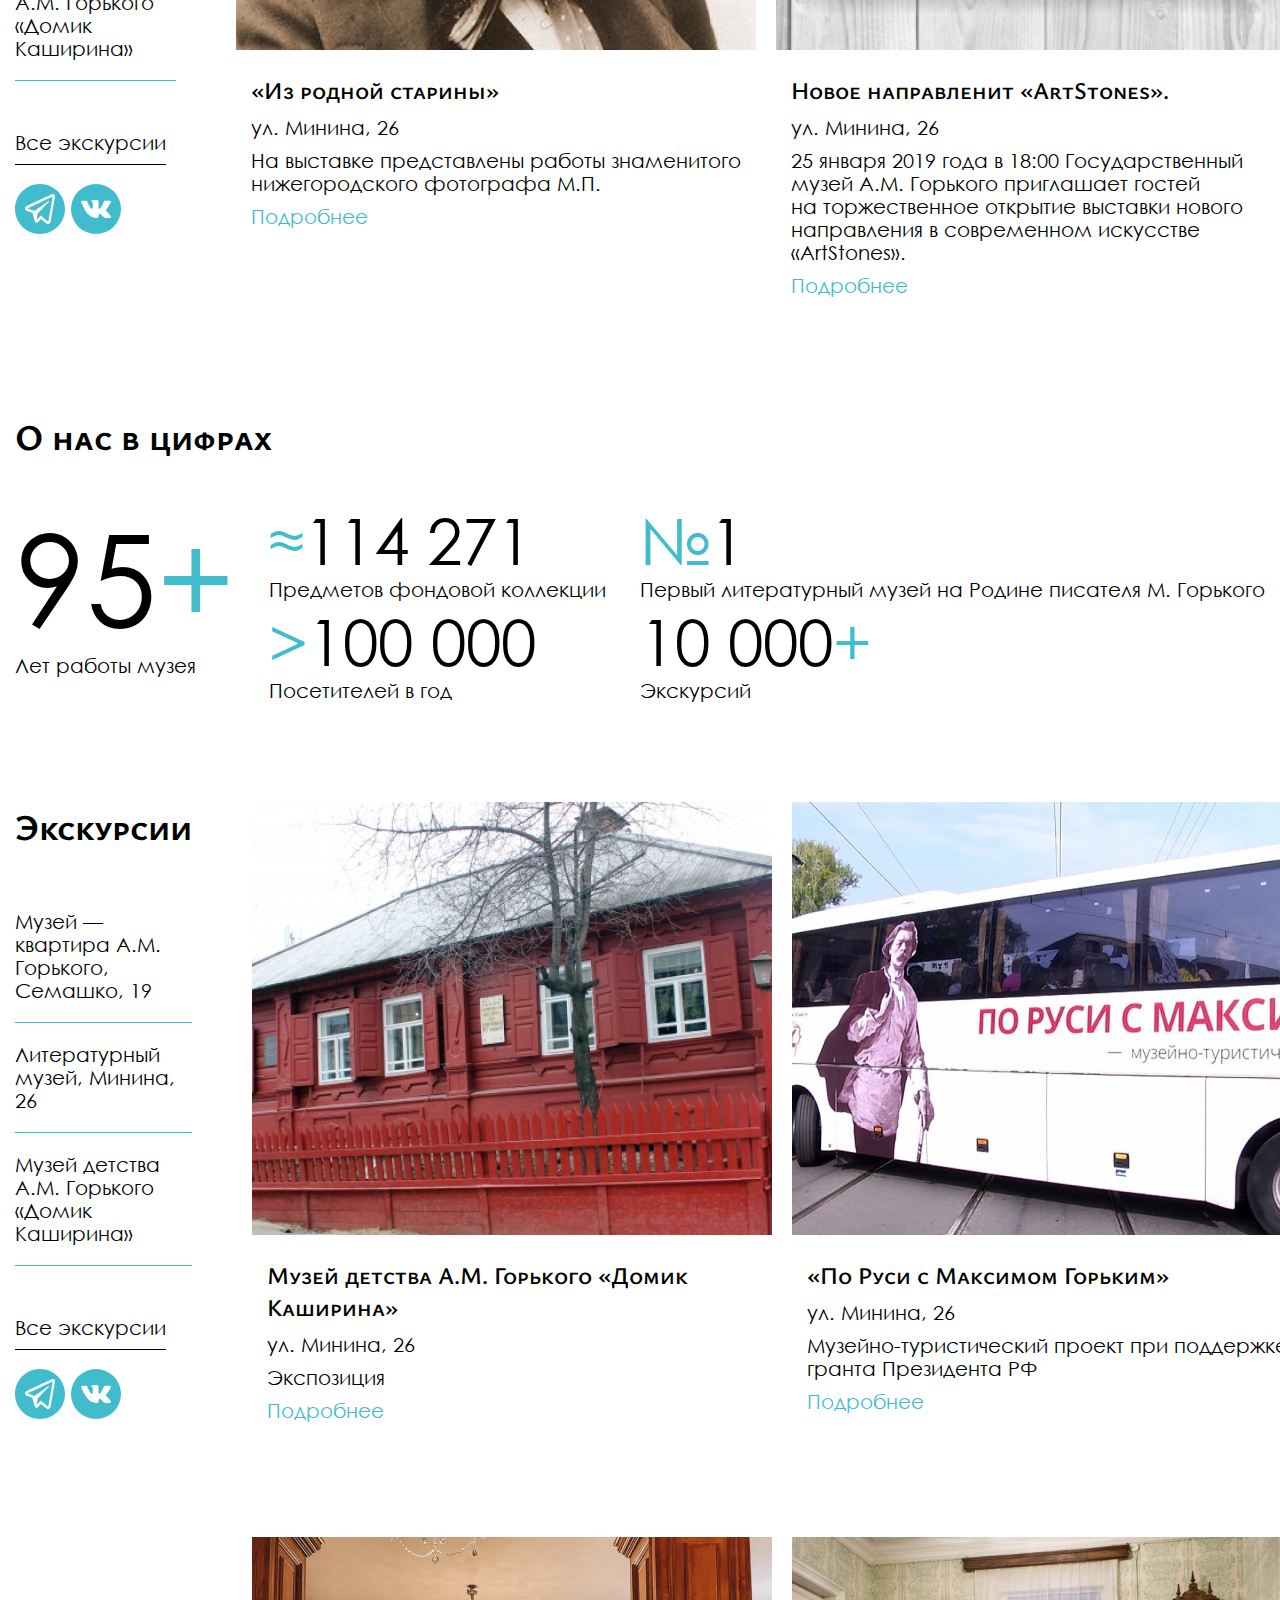
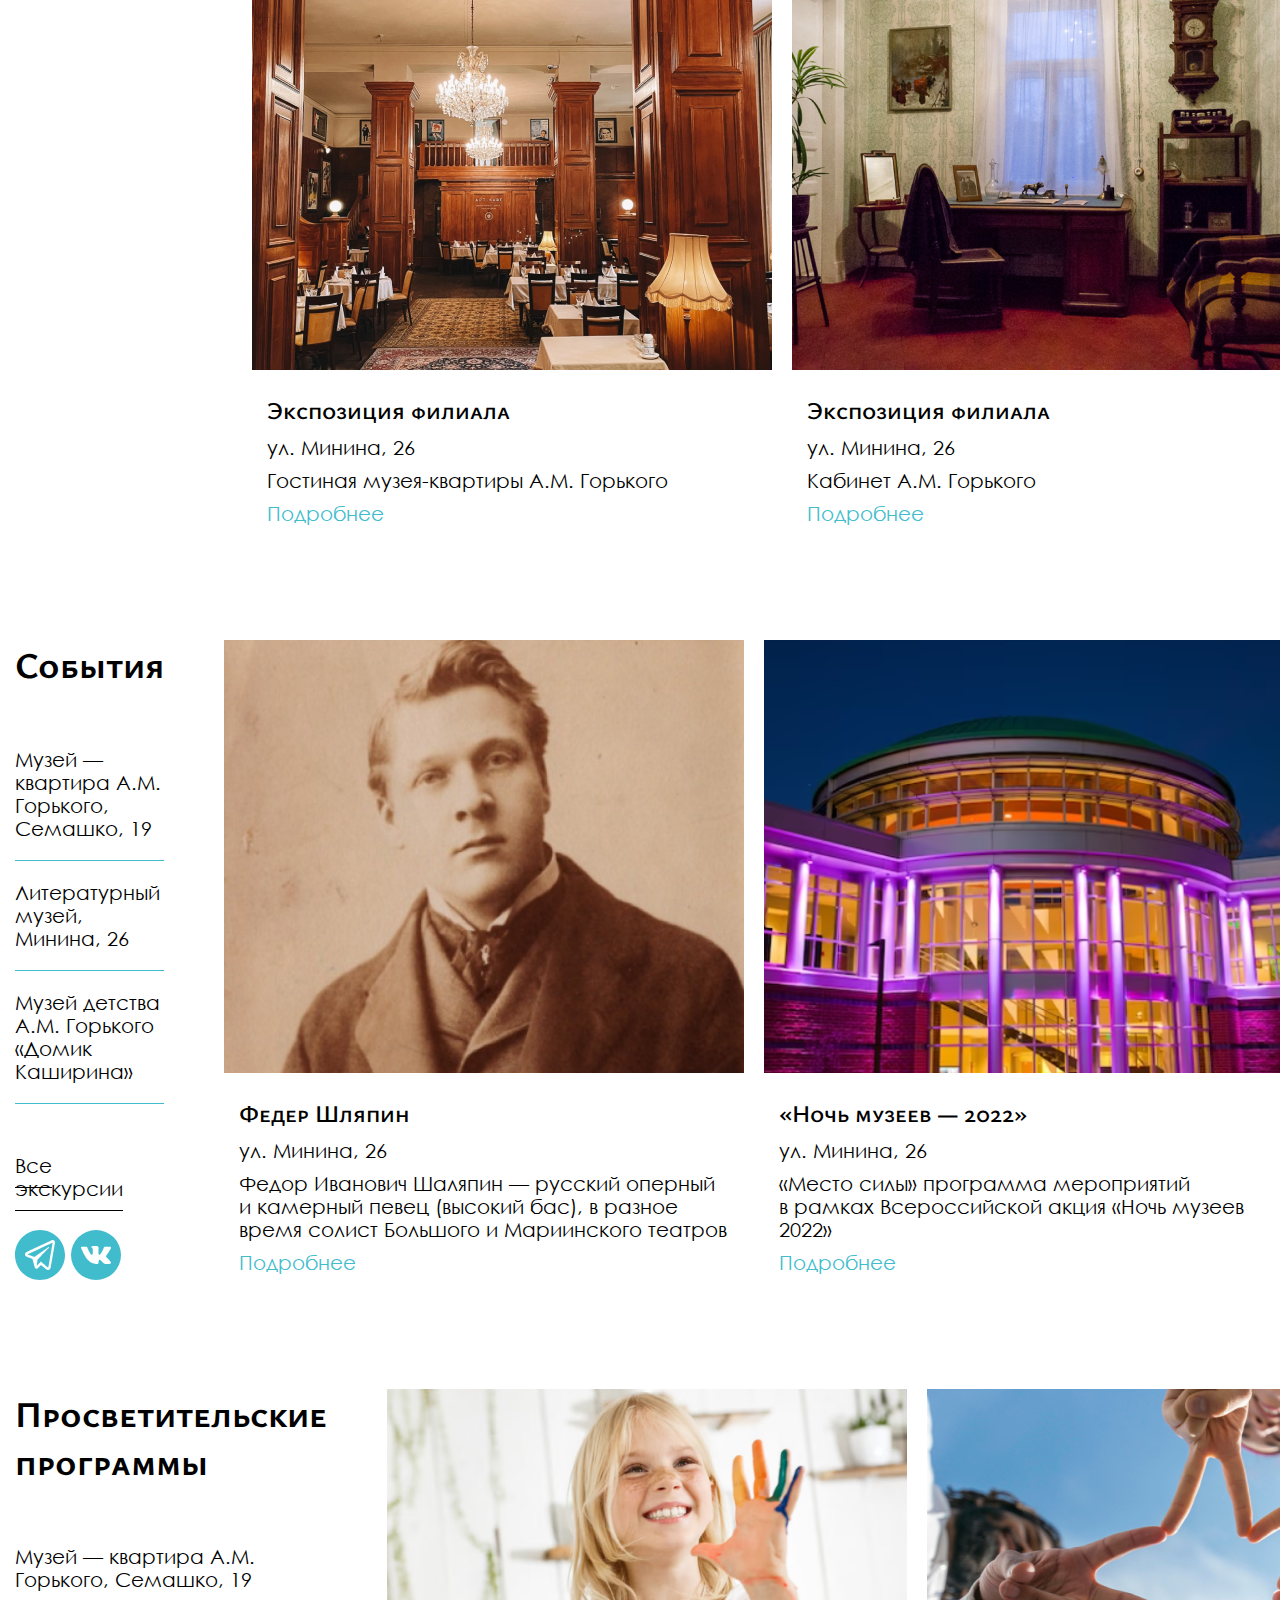
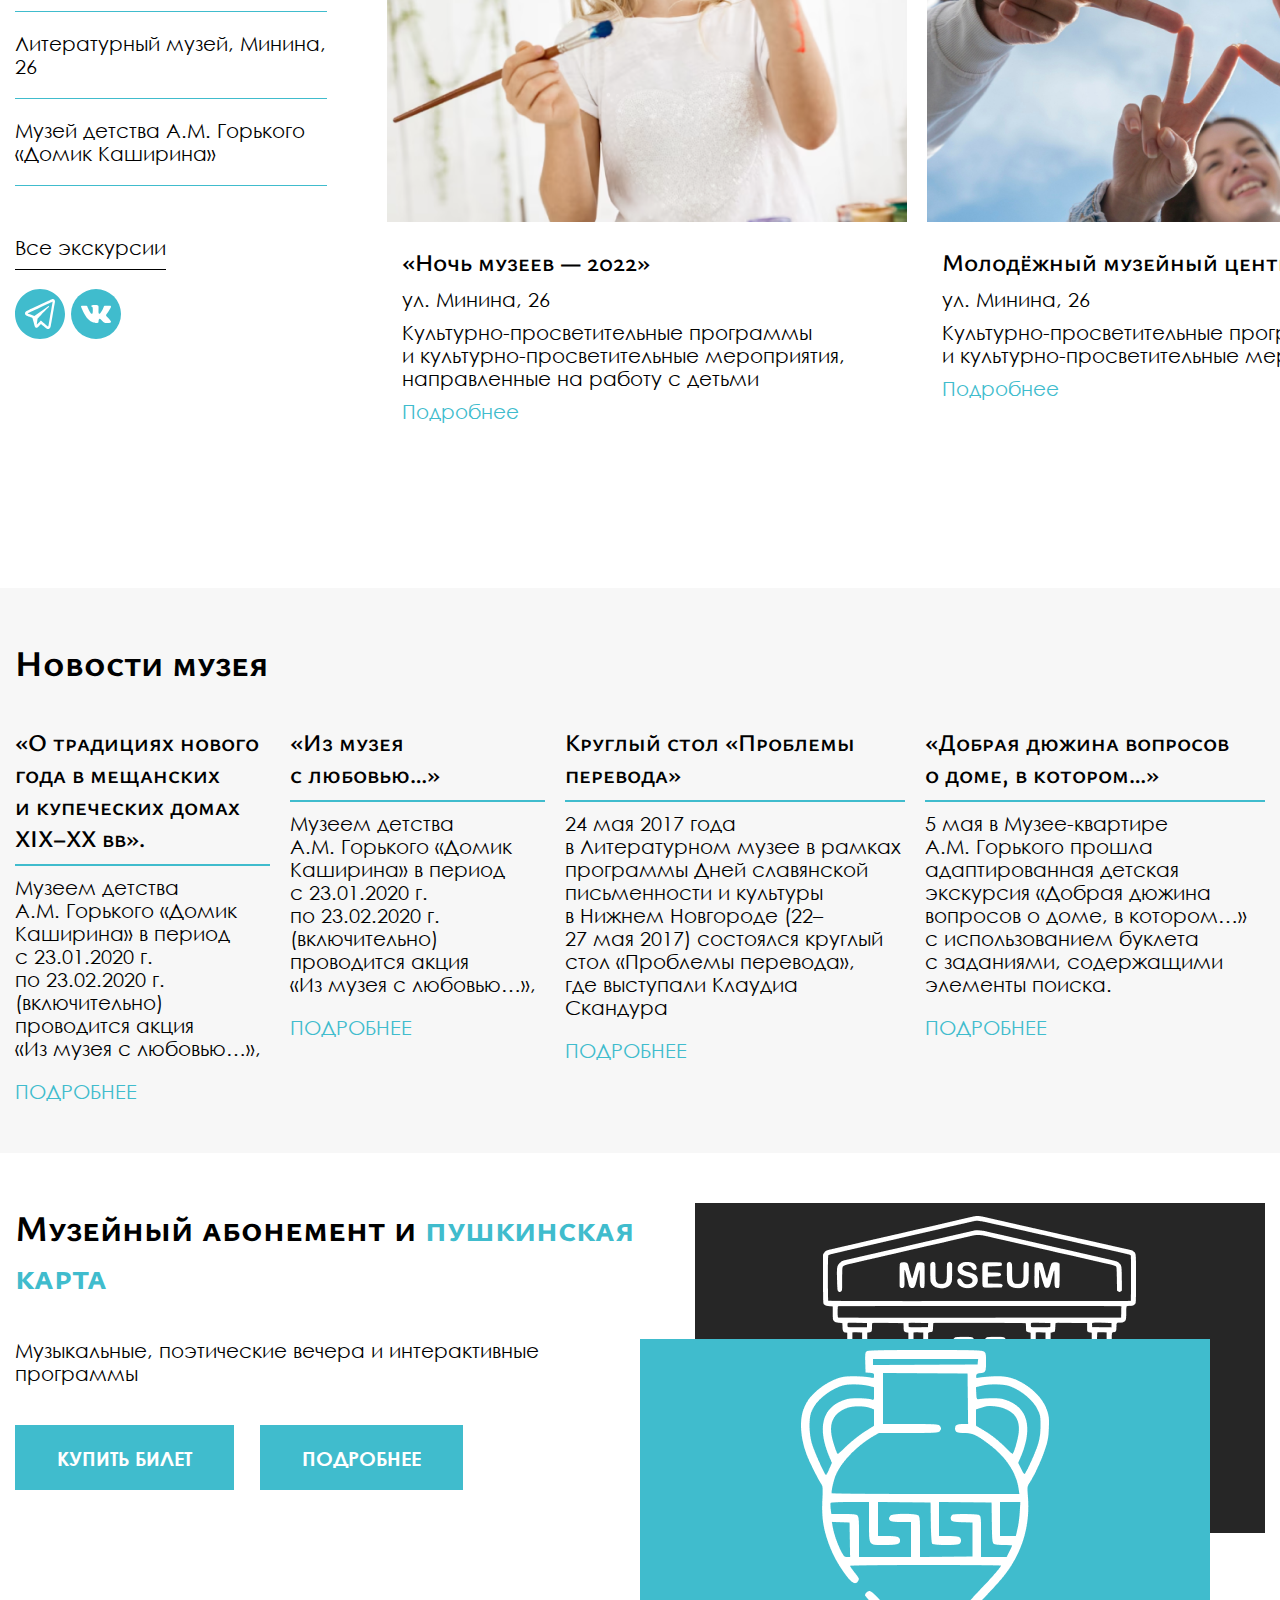
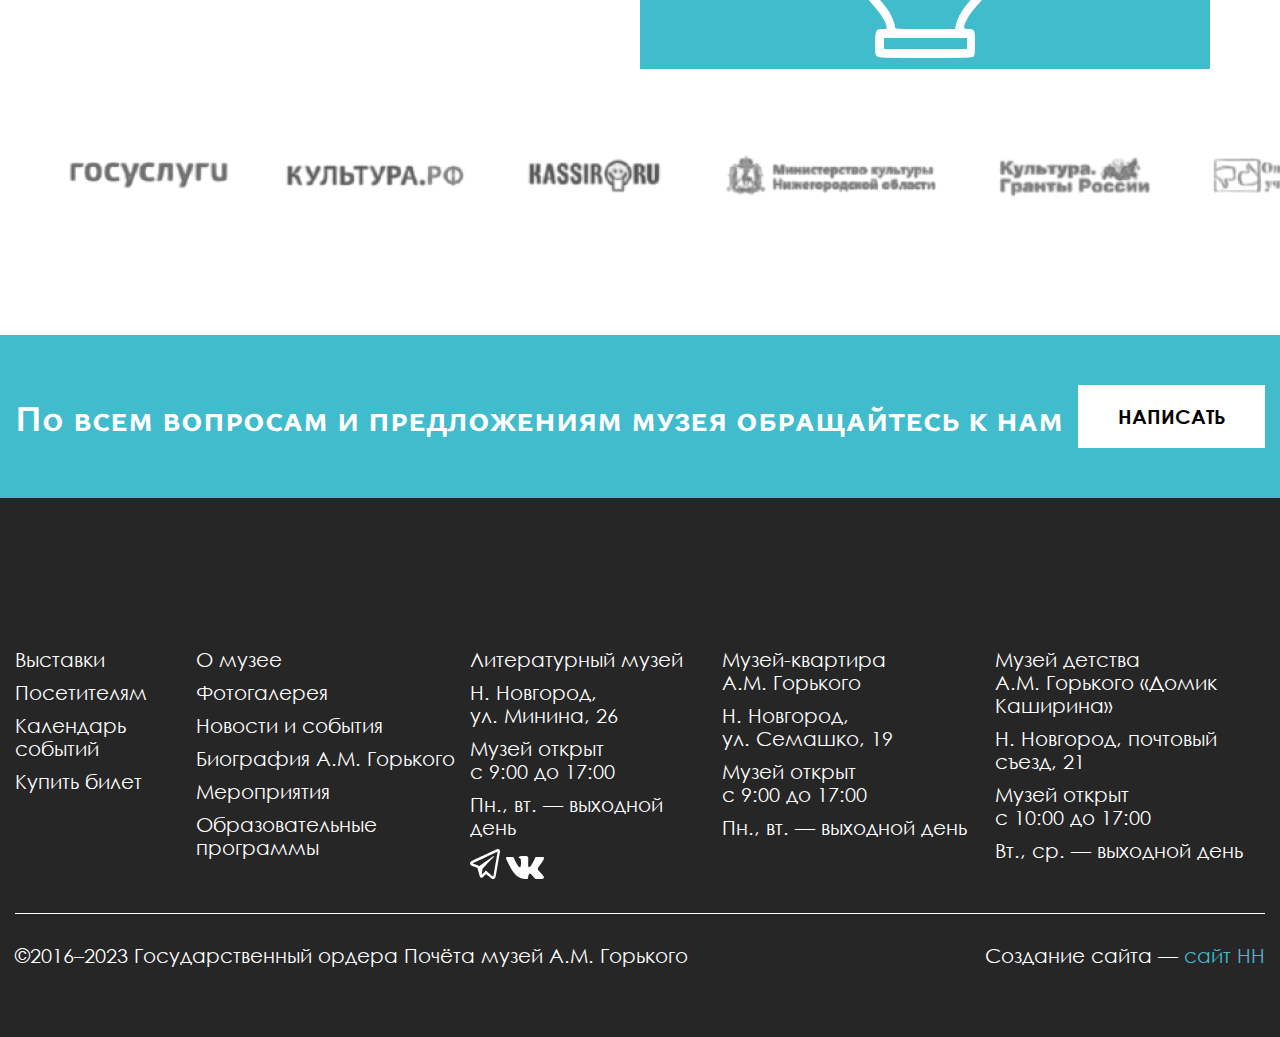
==== commit fb031f85: "Add files via upload" ====
--- a/index.html
+++ b/index.html
@@ -1,5 +1,6 @@
 <!DOCTYPE html>
 <html lang="ru">
+
 <head>
     <meta charset="UTF-8">
     <meta name="viewport" content="width=device-width, initial-scale=1.0">
@@ -9,6 +10,7 @@
     <link rel="stylesheet" href="css/style.css">
     <link rel="stylesheet" href="css/media.css">
 </head>
+
 <body>
     <div class="wrapper">
 
@@ -124,16 +126,19 @@
                             <div class="about__flex-p">
                                 <p class="about__flex-title">«Из родной старины»</p>
                                 <p class="about__flex-place">ул. Минина, 26</p>
-                                <p class="about__flex-text">На выставке представлены работы знаменитого нижегородского фотографа М.П.</p>
-                                <a href="#" class="about__flex-btn">Подробнее</a>
-                            </div>                           
+                                <p class="about__flex-text">На выставке представлены работы знаменитого нижегородского
+                                    фотографа М.П.</p>
+                                <a href="#" class="about__flex-btn">Подробнее</a>
+                            </div>
                         </div>
                         <div class="about__flex-item">
                             <img class="about__flex-img" src="images/exh-2.png" alt="#">
                             <div class="about__flex-p">
                                 <p class="about__flex-title">Новое направлениt «ArtStones».</p>
                                 <p class="about__flex-place">ул. Минина, 26</p>
-                                <p class="about__flex-text">25 января 2019 года в 18:00 Государственный музей А.М. Горького приглашает гостей на торжественное открытие выставки нового направления в современном искусстве «ArtStones».</p>
+                                <p class="about__flex-text">25 января 2019 года в 18:00 Государственный музей
+                                    А.М. Горького приглашает гостей на торжественное открытие выставки нового
+                                    направления в современном искусстве «ArtStones».</p>
                                 <a href="#" class="about__flex-btn">Подробнее</a>
                             </div>
                         </div>
@@ -199,14 +204,15 @@
                                 <p class="about__flex-place">ул. Минина, 26</p>
                                 <p class="about__flex-text">Экспозиция</p>
                                 <a href="#" class="about__flex-btn">Подробнее</a>
-                            </div>                           
+                            </div>
                         </div>
                         <div class="about__flex-item">
                             <img class="about__flex-img" src="images/bus.png" alt="#">
                             <div class="about__flex-p">
                                 <p class="about__flex-title">«По Руси с Максимом Горьким»</p>
                                 <p class="about__flex-place">ул. Минина, 26</p>
-                                <p class="about__flex-text">Музейно-туристический проект при поддержке гранта Президента РФ</p>
+                                <p class="about__flex-text">Музейно-туристический проект при поддержке гранта
+                                    Президента РФ</p>
                                 <a href="#" class="about__flex-btn">Подробнее</a>
                             </div>
                         </div>
@@ -217,7 +223,7 @@
                                 <p class="about__flex-place">ул. Минина, 26</p>
                                 <p class="about__flex-text">Гостиная музея-квартиры А.М. Горького</p>
                                 <a href="#" class="about__flex-btn">Подробнее</a>
-                            </div>                           
+                            </div>
                         </div>
                         <div class="about__flex-item">
                             <img class="about__flex-img" src="images/exposition2.png" alt="#">
@@ -257,16 +263,18 @@
                             <div class="about__flex-p">
                                 <p class="about__flex-title">Федер Шляпин</p>
                                 <p class="about__flex-place">ул. Минина, 26</p>
-                                <p class="about__flex-text">Федор Иванович Шаляпин — русский оперный и камерный певец (высокий бас), в разное время солист Большого и Мариинского театров</p>
-                                <a href="#" class="about__flex-btn">Подробнее</a>
-                            </div>                           
+                                <p class="about__flex-text">Федор Иванович Шаляпин — русский оперный и камерный певец
+                                    (высокий бас), в разное время солист Большого и Мариинского театров</p>
+                                <a href="#" class="about__flex-btn">Подробнее</a>
+                            </div>
                         </div>
                         <div class="about__flex-item">
                             <img class="about__flex-img" src="images/night.png" alt="#">
                             <div class="about__flex-p">
                                 <p class="about__flex-title">«Ночь музеев — 2022»</p>
                                 <p class="about__flex-place">ул. Минина, 26</p>
-                                <p class="about__flex-text">«Место силы» программа мероприятий в рамках Всероссийской акция «Ночь музеев 2022»</p>
+                                <p class="about__flex-text">«Место силы» программа мероприятий в рамках Всероссийской
+                                    акция «Ночь музеев 2022»</p>
                                 <a href="#" class="about__flex-btn">Подробнее</a>
                             </div>
                         </div>
@@ -299,16 +307,18 @@
                             <div class="about__flex-p">
                                 <p class="about__flex-title">«Ночь музеев — 2022»</p>
                                 <p class="about__flex-place">ул. Минина, 26</p>
-                                <p class="about__flex-text">Культурно-просветительные программы и культурно-просветительные мероприятия, направленные на работу с детьми</p>
-                                <a href="#" class="about__flex-btn">Подробнее</a>
-                            </div>                           
+                                <p class="about__flex-text">Культурно-просветительные программы
+                                    и культурно-просветительные мероприятия, направленные на работу с детьми</p>
+                                <a href="#" class="about__flex-btn">Подробнее</a>
+                            </div>
                         </div>
                         <div class="about__flex-item">
                             <img class="about__flex-img" src="images/molodezh.png" alt="#">
                             <div class="about__flex-p">
                                 <p class="about__flex-title">Молодёжный музейный центр</p>
                                 <p class="about__flex-place">ул. Минина, 26</p>
-                                <p class="about__flex-text">Культурно-просветительные программы и культурно-просветительные мероприятия</p>
+                                <p class="about__flex-text">Культурно-просветительные программы
+                                    и культурно-просветительные мероприятия</p>
                                 <a href="#" class="about__flex-btn">Подробнее</a>
                             </div>
                         </div>
@@ -323,23 +333,32 @@
                     <h1 class="news__title">Новости музея</h1>
                     <div class="news__list">
                         <div class="news__list-item">
-                            <p class="news__list-title">«О традициях нового года в мещанских и купеческих домах XIX–XX вв».</p>
-                            <p class="news__list-descr">Музеем детства А.М. Горького «Домик Каширина» в период с 23.01.2020 г. по 23.02.2020 г. (включительно) проводится акция «Из музея с любовью…»,</p>
+                            <p class="news__list-title">«О традициях нового года в мещанских и купеческих домах
+                                XIX–XX вв».</p>
+                            <p class="news__list-descr">Музеем детства А.М. Горького «Домик Каширина» в период
+                                с 23.01.2020 г. по 23.02.2020 г. (включительно) проводится акция «Из музея с любовью…»,
+                            </p>
                             <a href="#" class="news__list-btn">ПОДРОБНЕЕ</a>
                         </div>
                         <div class="news__list-item">
                             <p class="news__list-title">«Из музея с любовью…»</p>
-                            <p class="news__list-descr">Музеем детства А.М. Горького «Домик Каширина» в период с 23.01.2020 г. по 23.02.2020 г. (включительно) проводится акция «Из музея с любовью…»,</p>
+                            <p class="news__list-descr">Музеем детства А.М. Горького «Домик Каширина» в период
+                                с 23.01.2020 г. по 23.02.2020 г. (включительно) проводится акция «Из музея с любовью…»,
+                            </p>
                             <a href="#" class="news__list-btn">ПОДРОБНЕЕ</a>
                         </div>
                         <div class="news__list-item">
                             <p class="news__list-title">Круглый стол «Проблемы перевода»</p>
-                            <p class="news__list-descr">24 мая 2017 года в Литературном музее в рамках программы Дней славянской письменности и культуры в Нижнем Новгороде (22–27 мая 2017) состоялся круглый стол «Проблемы перевода», где выступали Клаудиа Скандура</p>
+                            <p class="news__list-descr">24 мая 2017 года в Литературном музее в рамках программы Дней
+                                славянской письменности и культуры в Нижнем Новгороде (22–27 мая 2017) состоялся круглый
+                                стол «Проблемы перевода», где выступали Клаудиа Скандура</p>
                             <a href="#" class="news__list-btn">ПОДРОБНЕЕ</a>
                         </div>
                         <div class="news__list-item">
                             <p class="news__list-title">«Добрая дюжина вопросов о доме, в котором…»</p>
-                            <p class="news__list-descr">5 мая в Музее-квартире А.М. Горького прошла адаптированная детская экскурсия «Добрая дюжина вопросов о доме, в котором…» с использованием буклета с заданиями, содержащими элементы поиска.</p>
+                            <p class="news__list-descr">5 мая в Музее-квартире А.М. Горького прошла адаптированная
+                                детская экскурсия «Добрая дюжина вопросов о доме, в котором…» с использованием буклета
+                                с заданиями, содержащими элементы поиска.</p>
                             <a href="#" class="news__list-btn">ПОДРОБНЕЕ</a>
                         </div>
                     </div>
@@ -363,10 +382,10 @@
                             <img class="card__black" src="images/card_black.png" alt="">
                             <img class="card__blue" src="images/card_blue.png" alt="">
                         </div>
-                    </div> 
+                    </div>
                     <div class="card__partners">
                         <img src="images/card_partners.png" alt="">
-                    </div>                   
+                    </div>
                 </div>
             </div>
         </section>
@@ -437,7 +456,7 @@
                                     </a>
                                 </li>
                             </ul>
-                        </div>                                             
+                        </div>
                         <div class="footer__menu-item">
                             <ul class="footer__menu-list">
                                 <li class="footer__menu-li">Музей-квартира А.М. Горького</li>
@@ -465,9 +484,9 @@
 
     </div>
 
-    <div class="popup " id="popup__feedback">
+    <div class="popup" id="popup__feedback">
         <div class="container">
-            <div class="popup__inner">
+            <div class="popup__inner popup__inner-form">
                 <!-- <a class="popup__close" href="#"></a> -->
                 <div class="popup__body">
                     <p class="popup__title">Свяжитесь с нами</p>
@@ -476,20 +495,34 @@
                         <input class="popup__form-input" type="text" name="name" id="name" placeholder="Имя">
                         <input class="popup__form-input" type="email" name="email" id="email" placeholder="Почта">
                         <input class="popup__form-input" type="tel" name="tel" id="tel" placeholder="Телефон">
-                        <textarea class="popup__form-textarea" name="msg" id="msg" placeholder="Ваше сообщение"></textarea>
+                        <textarea class="popup__form-textarea" name="msg" id="msg"
+                            placeholder="Ваше сообщение"></textarea>
                         <button class="popup__form-btn" type="submit">отправить</button>
                     </form>
                     <div class="popup__privacy">
                         <input class="popup__privacy-input" type="checkbox">
                         <p class="popup__privacy-text">Нажимая кнопку отправить, вы даёте согласие на обработку и хранение своих персональных данных, указанных выше</p>
                     </div>
-                </div>  
+                </div>
             </div>
         </div>
     </div>
-    
+
+    <div class="popup" id="">
+        <div class="container">
+            <div class="popup__inner popup__inner-gos">
+                <!-- <a class="popup__close" href="#"></a> -->
+                <img src="images/gosuslugi.png" alt="">
+                <p class="popup__title">Расскажите, как музей может стать лучше?</p>
+                <p class="popup__text">Ждём ваших предложений</p>
+                <button class="btn" type="submit">отправить</button>
+            </div>
+        </div>
+    </div>
+
     <script src="https://ajax.googleapis.com/ajax/libs/jquery/3.7.0/jquery.min.js"></script>
     <script src="js/slick.min.js"></script>
     <script src="js/main.js"></script>
 </body>
+
 </html>--- a/css/style.css
+++ b/css/style.css
@@ -184,7 +184,7 @@
 }
 
 .about {
-  padding: 115px 0 100px;
+  padding: 115px 0 50px;
 }
 .about__flex {
   display: flex;
@@ -259,7 +259,7 @@
 }
 
 .news {
-  padding: 100px 0;
+  padding: 50px 0;
   background: #F7F7F7;
 }
 .news__title {
@@ -293,7 +293,7 @@
 }
 
 .card {
-  padding: 100px 0;
+  padding: 50px 0 80px;
 }
 .card__items {
   display: flex;
@@ -406,11 +406,20 @@
   opacity: 1;
   visibility: visible;
 }
-.popup__inner {
+.popup__inner-form {
   max-width: 500px;
   background: #fff;
   position: relative;
   padding: 40px 100px;
+}
+.popup__inner-gos {
+  max-width: 585px;
+  text-align: center;
+  background: #fff;
+  padding-bottom: 40px;
+}
+.popup__inner-gos img {
+  width: 100%;
 }
 .popup__close {
   width: 20px;
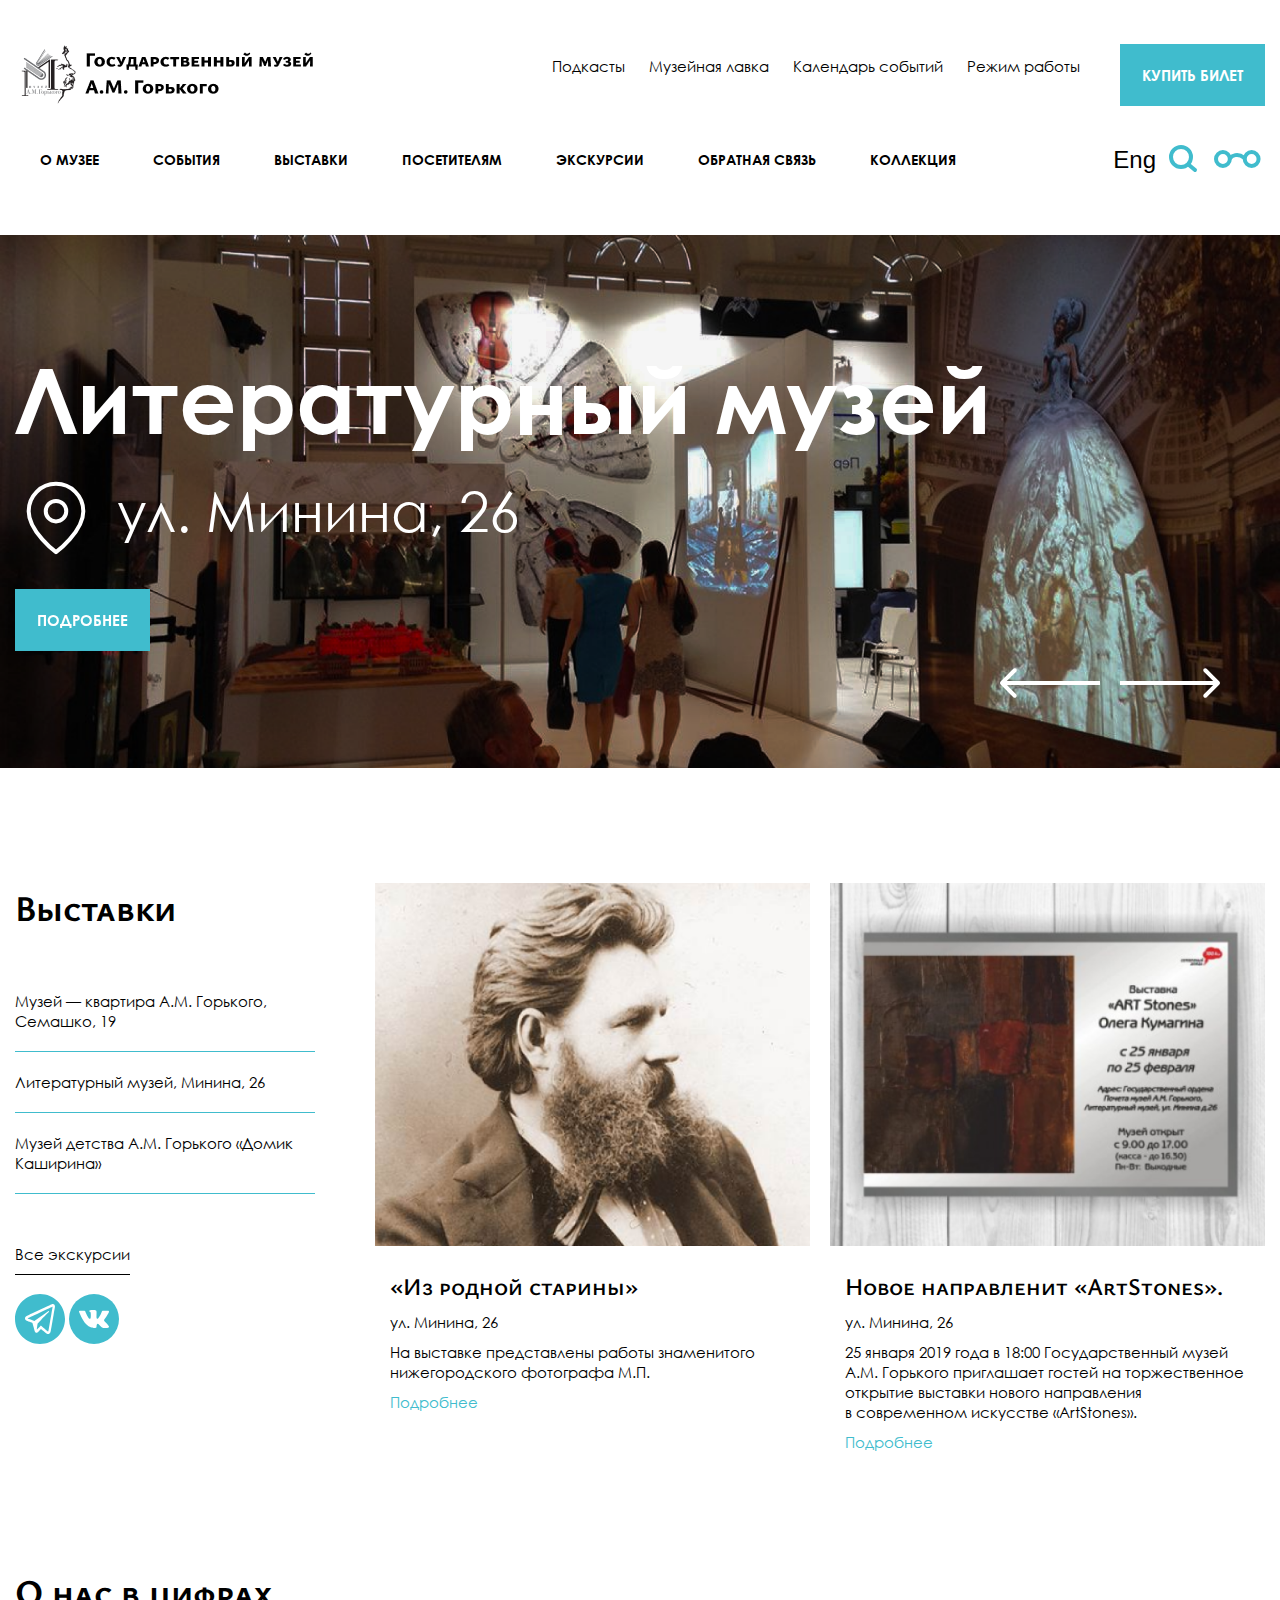
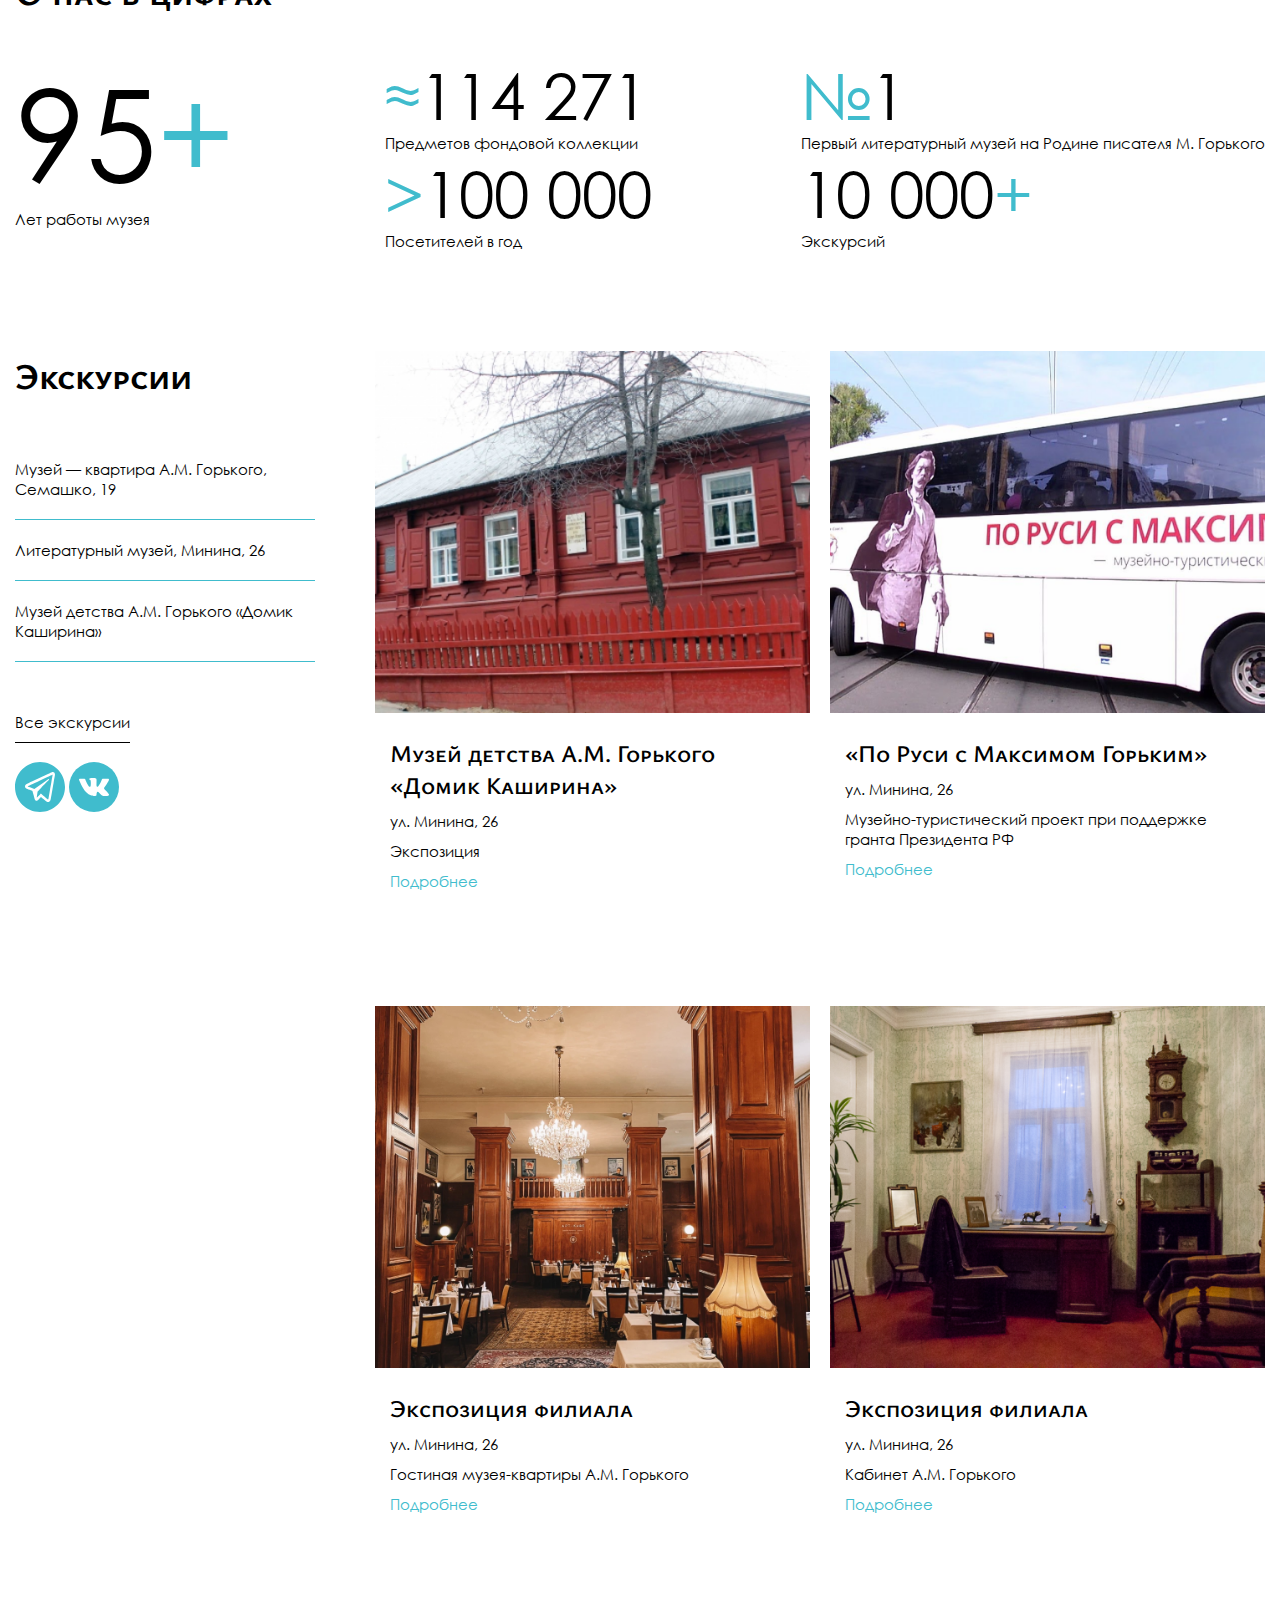
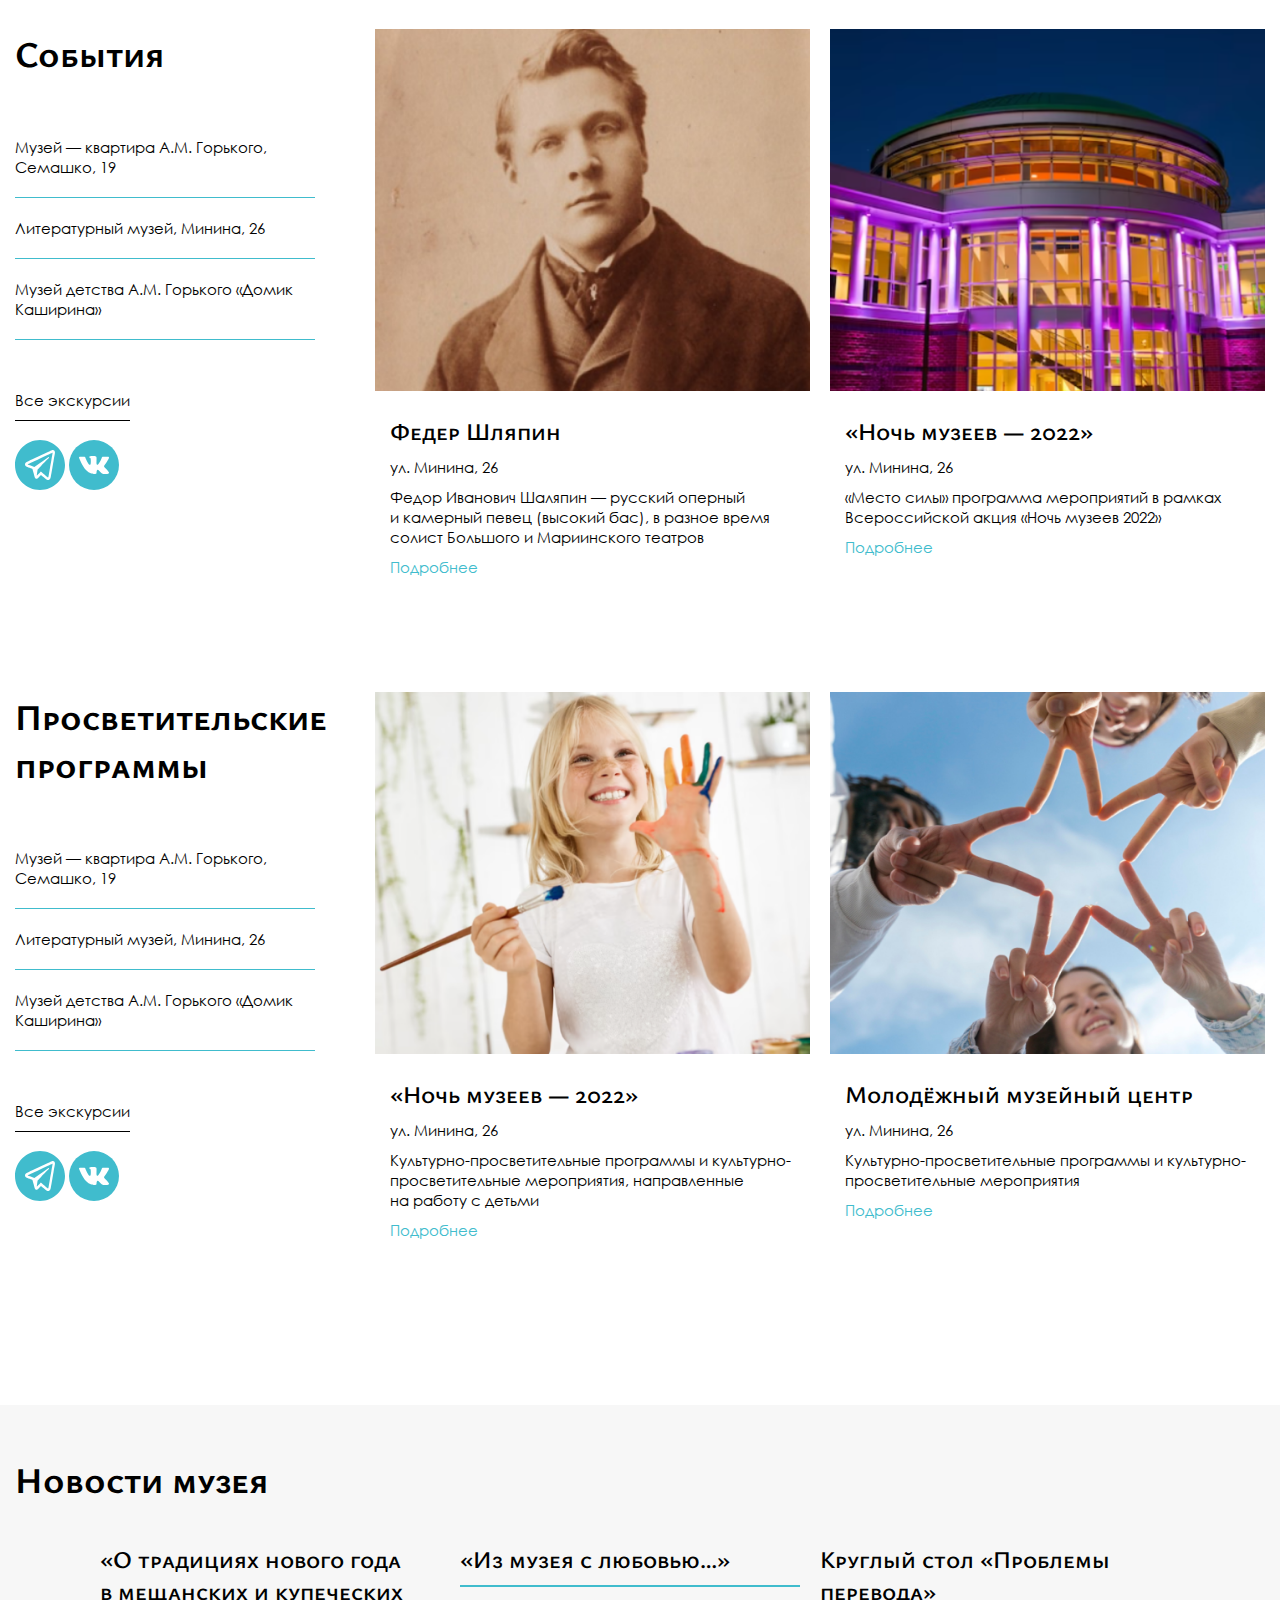
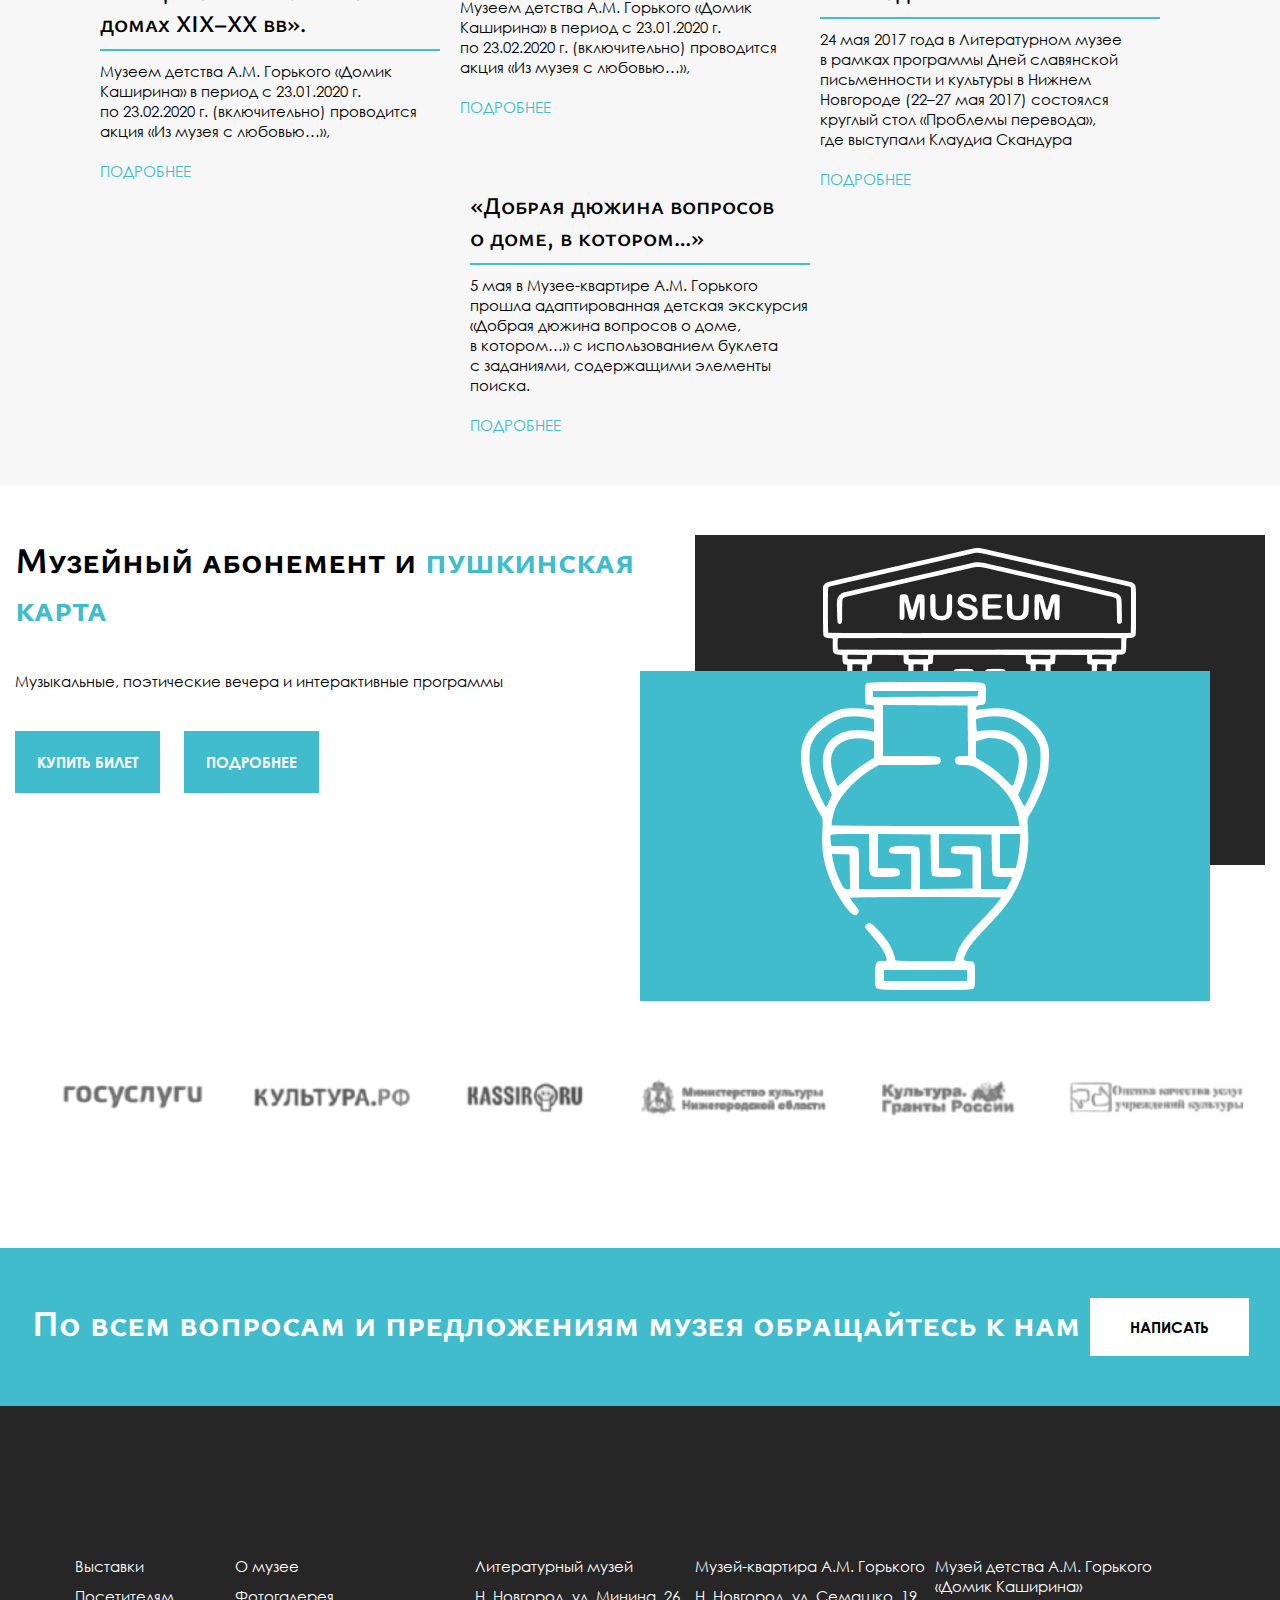
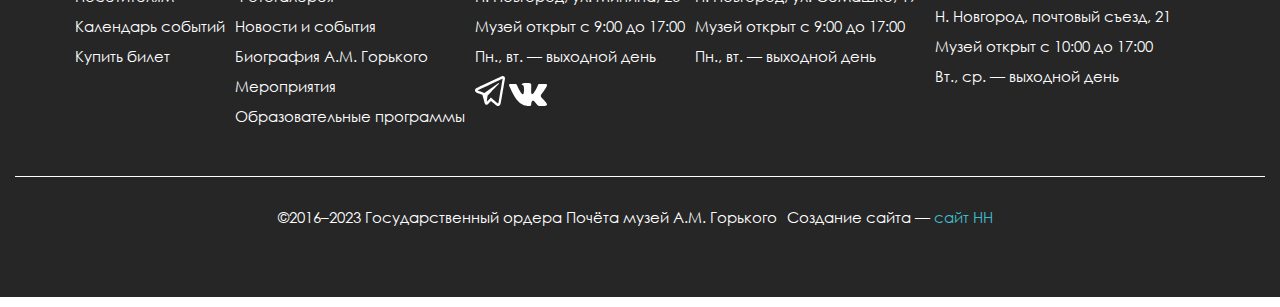
==== commit f4f0d1c8: "mobile" ====
--- a/index.html
+++ b/index.html
@@ -5,6 +5,8 @@
     <meta charset="UTF-8">
     <meta name="viewport" content="width=device-width, initial-scale=1.0">
     <title>Музей Горького</title>
+
+    <link rel="stylesheet" href="https://fonts.googleapis.com/css2?family=Material+Symbols+Rounded:opsz,wght,FILL,GRAD@20..48,100..700,0..1,-50..200" />
 
     <link rel="stylesheet" href="css/slick.css">
     <link rel="stylesheet" href="css/style.css">
@@ -21,6 +23,20 @@
                         <a href="#" class="header__logo">
                             <img src="images/logo.png" alt="logo">
                         </a>
+                        <a href="#" class="header__logo-mobile">
+                            <img src="images/logo-mobile.png" alt="logo">
+                        </a>
+                        <div class="header__settings-mobile">
+                            <button>
+                                <img src="images/glass-mobile.svg" alt="">
+                            </button>
+                            <button>
+                                <img src="images/search-mobile.svg" alt="">
+                            </button>
+                        </div>
+                        <div class="header__burger">
+                            <span></span>
+                        </div>
                         <ul class="header__top-nav">
                             <li class="header__top-li">
                                 <a href="#" class="header__top-link">Подкасты</a>
@@ -28,8 +44,32 @@
                             <li class="header__top-li">
                                 <a href="#" class="header__top-link">Музейная лавка</a>
                             </li>
-                            <li class="header__top-li">
+                            <li class="header__top-li header__calendar-link">
                                 <a href="#" class="header__top-link">Календарь событий</a>
+                                <div class="header__calendar">
+                                    
+                                    <header class="header__calendar-header">
+                                        <p class="current-date"></p>
+                                        <div class="icons">
+                                            <span id="prev" class="material-symbols-rounded">chevron_left</span>
+                                            <span id="next" class="material-symbols-rounded">chevron_right</span>
+                                        </div>
+                                    </header>
+                                    
+                                    <div class="calendar">
+                                        <ul class="weeks">
+                                            <li>Пн</li>
+                                            <li>Вт</li>
+                                            <li>Ср</li>
+                                            <li>Чт</li>
+                                            <li>Пт</li>
+                                            <li>Сб</li>
+                                            <li>Вс</li>
+                                        </ul>
+                                        <ul class="days"></ul>
+                                    </div>
+
+                                </div>
                             </li>
                             <li class="header__top-li">
                                 <a href="#" class="header__top-link">Режим работы</a>
@@ -66,18 +106,99 @@
                         <div class="header__settings">
                             <button>Eng</button>
                             <button>
-                                <img src="images/search.svg" alt="">
+                                <img src="images/search.svg" alt="#">
                             </button>
                             <button>
-                                <img src="images/glass.svg" alt="">
+                                <img src="images/glass.svg" alt="#">
                             </button>
                         </div>
-                    </div>
+                    </div> 
+
+                    <div class="header__mobile">
+                        <nav class="header__menu-mobile">
+                            <ul class="header__menu-list">
+                                <li class="header__menu-li">
+                                    <a href="#" class="header__menu-link">О музее</a>
+                                </li>
+                                <li class="header__menu-li">
+                                    <a href="#" class="header__menu-link">События</a>
+                                </li>
+                                <li class="header__menu-li">
+                                    <a href="#" class="header__menu-link">Выставки</a>
+                                </li>
+                                <li class="header__menu-li">
+                                    <a href="#" class="header__menu-link">Посетителям</a>
+                                </li>
+                                <li class="header__menu-li">
+                                    <a href="#" class="header__menu-link">Экскурсии</a>
+                                </li>
+                                <li class="header__menu-li">
+                                    <a href="#popup__feedback" class="header__menu-link popup__link">Обратная связь</a>
+                                </li>
+                                <li class="header__menu-li">
+                                    <a href="#" class="header__menu-link">коллекция</a>
+                                </li>
+                            </ul>
+                        </nav>
+                        <ul class="header__top-nav-mobile">
+                            <li class="header__top-li">
+                                <a href="#" class="header__top-link">Подкасты</a>
+                            </li>
+                            <li class="header__top-li">
+                                <a href="#" class="header__top-link">Музейная лавка</a>
+                            </li>
+                            <li class="header__top-li header__calendar-link">
+                                <a href="#" class="header__top-link">Календарь событий</a>
+                                <!-- <div class="header__calendar">
+                                    
+                                    <header class="header__calendar-header">
+                                        <p class="current-date"></p>
+                                        <div class="icons">
+                                            <span id="prev" class="material-symbols-rounded">chevron_left</span>
+                                            <span id="next" class="material-symbols-rounded">chevron_right</span>
+                                        </div>
+                                    </header>
+                                    
+                                    <div class="calendar">
+                                        <ul class="weeks">
+                                            <li>Пн</li>
+                                            <li>Вт</li>
+                                            <li>Ср</li>
+                                            <li>Чт</li>
+                                            <li>Пт</li>
+                                            <li>Сб</li>
+                                            <li>Вс</li>
+                                        </ul>
+                                        <ul class="days"></ul>
+                                    </div>
+
+                                </div> -->
+                            </li>
+                            <li class="header__top-li">
+                                <a href="#" class="header__top-link">Режим работы</a>
+                            </li>
+                        </ul>
+
+                        <div class="header__mobile-lang">
+                            <button>Ru</button>
+                            <button>Eng</button>
+                        </div>
+                    </div>
+
                 </div>
             </div>
         </header>
 
         <section class="top ">
+            <div class="container">
+                <div class="top__inner-mobile">
+                    <h1 class="top__title-mobile">Литературный музей </h1>
+                    <div class="top__mobile-flex">
+                        <p class="top__place-mobile">ул. Минина, 26</p>
+                        <a href="#" class="btn">ПОДРОБНЕЕ</a>
+                    </div>
+                </div>
+            </div>
             <div class="top__slider">
                 <div class="top__slider-item">
                     <img src="images/top-slider.png" alt="slider-img">
@@ -95,6 +216,7 @@
                     <p class="top__place">ул. Минина, 26</p>
                     <a href="#" class="btn">ПОДРОБНЕЕ</a>
                 </div>
+                <a href="#" class="btn btn__mobile">купить билет</a>
             </div>
         </section>
 
@@ -398,7 +520,7 @@
                 </div>
             </div>
         </section>
-
+ 
         <footer class="footer lock-padding">
             <div class="container">
                 <div class="footer__inner">
@@ -477,9 +599,23 @@
                     <div class="footer__copy">
                         <p class="footer__copy-text">©2016–2023 Государственный ордера Почёта музей А.М. Горького</p>
                         <p class="footer__copy-text">Создание сайта — <a href="#">сайт НН</a></p>
-                    </div>
-                </div>
-            </div>
+                    </div>                    
+                </div>
+            </div>
+
+            <div class="scroll__item _anim-items _anim-no-hide">
+                <div class="scroll__item-show _anim-show">
+                    <div class="container">
+                        <div class="scroll__item-inner">
+                            <img src="images/gosuslugi.png" alt="gosuslugi">
+                            <p class="scroll__item-title">Расскажите, как музей может стать лучше?</p>
+                            <p class="scroll__item-text">Ждём ваших предложений</p>
+                            <button class="btn" type="submit">отправить</button>
+                        </div>
+                    </div>
+                </div>
+            </div>
+
         </footer>
 
     </div>
@@ -487,7 +623,6 @@
     <div class="popup" id="popup__feedback">
         <div class="container">
             <div class="popup__inner popup__inner-form">
-                <!-- <a class="popup__close" href="#"></a> -->
                 <div class="popup__body">
                     <p class="popup__title">Свяжитесь с нами</p>
                     <p class="popup__text">Заполните форму обратной связи и мы перезвоним вам в ближайшее время</p>
@@ -506,19 +641,9 @@
                 </div>
             </div>
         </div>
-    </div>
-
-    <div class="popup" id="">
-        <div class="container">
-            <div class="popup__inner popup__inner-gos">
-                <!-- <a class="popup__close" href="#"></a> -->
-                <img src="images/gosuslugi.png" alt="">
-                <p class="popup__title">Расскажите, как музей может стать лучше?</p>
-                <p class="popup__text">Ждём ваших предложений</p>
-                <button class="btn" type="submit">отправить</button>
-            </div>
-        </div>
-    </div>
+    </div> 
+
+
 
     <script src="https://ajax.googleapis.com/ajax/libs/jquery/3.7.0/jquery.min.js"></script>
     <script src="js/slick.min.js"></script>
--- a/css/style.css
+++ b/css/style.css
@@ -75,6 +75,12 @@
   transition: all 0.3s;
 }
 
+.btn__mobile {
+  width: 100%;
+  text-align: center;
+  display: none;
+}
+
 .header {
   padding: 40px 0 50px;
 }
@@ -95,8 +101,95 @@
 .header__top-li:last-child {
   margin-right: 0;
 }
+.header__calendar-link {
+  position: relative;
+}
+.header__calendar {
+  opacity: 0;
+  visibility: hidden;
+  position: absolute;
+  top: 30px;
+  transition: all 0.3s;
+  z-index: 3;
+  background-color: #fff;
+  width: 500px;
+  border-radius: 16px;
+  border: 1px solid var(--green, #40BCCD);
+}
+.header__calendar._active {
+  opacity: 1;
+  visibility: visible;
+}
+.header__calendar-header {
+  display: flex;
+  align-items: center;
+  justify-content: space-between;
+  padding: 25px 30px 10px;
+  font-family: "Ysabeau SC Bold";
+}
+.header__calendar-header .icons span {
+  height: 38px;
+  width: 38px;
+  margin: 0 1px;
+  text-align: center;
+  line-height: 38px;
+  border-radius: 50%;
+  cursor: pointer;
+}
+.header__calendar-header .icons span:hover {
+  color: #40BCCD;
+}
+.header__calendar-header .icons span:last-child {
+  margin-right: -10px;
+}
+.header .calendar {
+  padding: 20px;
+}
+.header .calendar ul {
+  display: flex;
+  list-style: none;
+  flex-wrap: wrap;
+  text-align: center;
+}
+.header .calendar .days {
+  margin-bottom: 20px;
+}
+.header .calendar .weeks li {
+  font-weight: 500;
+}
+.header .calendar ul li {
+  position: relative;
+  width: 14.2857142857%;
+}
+.header .calendar .days li {
+  z-index: 1;
+  margin-top: 30px;
+  cursor: pointer;
+}
+.header .days li.inactive {
+  color: #aaa;
+}
+.header .days li.active {
+  color: #fff;
+}
+.header .calendar .days li::before {
+  position: absolute;
+  content: "";
+  height: 40px;
+  width: 40px;
+  top: 50%;
+  left: 50%;
+  z-index: -1;
+  transform: translate(-50%, -50%);
+}
+.header .days li.active::before {
+  background: var(--green, #40BCCD);
+}
 .header__logo {
   margin-right: auto;
+}
+.header__logo-mobile {
+  display: none;
 }
 .header__bottom {
   display: flex;
@@ -131,9 +224,21 @@
 .header__settings button:last-child {
   margin-right: 0;
 }
+.header__settings-mobile {
+  display: none;
+}
+.header__burger {
+  display: none;
+}
+.header__mobile {
+  display: none;
+}
 
 .top {
   position: relative;
+}
+.top__inner-mobile {
+  display: none;
 }
 .top__slider .slick-arrow {
   position: absolute;
@@ -158,6 +263,9 @@
   margin-right: 180px;
   background-image: url(../images/arrow-prev.svg);
 }
+.top__slider-item img {
+  width: 100%;
+}
 .top__inner {
   position: absolute;
   bottom: 117px;
@@ -193,6 +301,7 @@
 }
 .about__flex-filials {
   margin-right: 60px;
+  max-width: 300px;
 }
 .about__flex-descr {
   display: grid;
@@ -206,6 +315,7 @@
 }
 .about__flex-img {
   margin-bottom: 20px;
+  width: 100%;
 }
 .about__flex-p {
   padding: 0 15px 15px;
@@ -270,6 +380,8 @@
 .news__list {
   display: flex;
   justify-content: space-between;
+  flex-wrap: wrap;
+  justify-content: center;
 }
 .news__list-item {
   max-width: 340px;
@@ -328,6 +440,9 @@
 .card__partners {
   padding-top: 150px;
 }
+.card__partners img {
+  width: 100%;
+}
 
 .feedback {
   background: var(--green, #40BCCD);
@@ -337,11 +452,16 @@
   display: flex;
   justify-content: space-between;
   align-items: center;
+  flex-wrap: wrap;
+  justify-content: center;
 }
 .feedback__title {
   color: #fff;
   font-family: "Ysabeau SC Bold";
   font-size: 36px;
+  margin-right: 10px;
+  margin-bottom: 10px;
+  text-align: center;
 }
 .feedback__btn {
   background: #fff;
@@ -354,6 +474,7 @@
   padding: 150px 0 70px;
   background: #262626;
   color: #fff;
+  position: relative;
 }
 .footer__menu {
   display: flex;
@@ -361,10 +482,13 @@
   margin-bottom: 30px;
   padding-bottom: 30px;
   border-bottom: 1px solid #fff;
+  flex-wrap: wrap;
+  justify-content: center;
 }
 .footer__menu-item {
   max-width: 270px;
   margin-right: 10px;
+  margin-bottom: 20px;
 }
 .footer__menu-item:last-child {
   margin-right: 0;
@@ -378,6 +502,11 @@
 .footer__copy {
   display: flex;
   justify-content: space-between;
+  flex-wrap: wrap;
+  justify-content: center;
+}
+.footer__copy-text {
+  margin-right: 10px;
 }
 .footer__copy-text a {
   color: var(--green, #40BCCD);
@@ -412,15 +541,6 @@
   position: relative;
   padding: 40px 100px;
 }
-.popup__inner-gos {
-  max-width: 585px;
-  text-align: center;
-  background: #fff;
-  padding-bottom: 40px;
-}
-.popup__inner-gos img {
-  width: 100%;
-}
 .popup__close {
   width: 20px;
   height: 20px;
@@ -514,4 +634,73 @@
 }
 .popup__privacy-text {
   text-align: left;
+}
+
+.scroll__item {
+  display: flex;
+  justify-content: center;
+  align-items: center;
+  width: 100%;
+  height: 100%;
+  position: absolute;
+  top: 0;
+  left: 0;
+  right: 0;
+  bottom: 0;
+  visibility: hidden;
+}
+.scroll__item._active {
+  visibility: visible;
+}
+.scroll__item-inner {
+  max-width: 585px;
+  text-align: center;
+  background-color: #fff;
+  padding-bottom: 40px;
+  color: #000;
+}
+.scroll__item-inner img {
+  width: 100%;
+}
+.scroll__item-close {
+  width: 20px;
+  height: 20px;
+  position: absolute;
+  top: 26px;
+  right: 26px;
+  cursor: pointer;
+}
+.scroll__item-close::after, .scroll__item-close::before {
+  position: absolute;
+  content: "";
+  width: 25px;
+  height: 2px;
+  background-color: #69766D;
+  top: 9px;
+  right: -2px;
+}
+.scroll__item-close::after {
+  transform: rotate(45deg);
+}
+.scroll__item-close::before {
+  transform: rotate(-45deg);
+}
+.scroll__item-title {
+  font-family: "Ysabeau SC Bold";
+  font-size: 36px;
+  margin-bottom: 20px;
+}
+.scroll__item-text {
+  margin-bottom: 20px;
+}
+
+._anim-show {
+  opacity: 0;
+  transition: all 0.3s ease 0s;
+}
+
+._anim-show._active,
+._active ._anim-show {
+  opacity: 1;
+  transform: translate(0, 0);
 }--- a/css/media.css
+++ b/css/media.css
@@ -18,4 +18,238 @@
     background-color: #fff;
     border-color: var(--green, #40BCCD);
   }
+}
+@media (max-width: 1449px) {
+  body {
+    font-size: 15px;
+  }
+  .btn {
+    padding: 20px;
+  }
+  .header__top-nav {
+    margin-bottom: 15px;
+  }
+}
+@media (max-width: 1500px) {
+  .header__menu-list {
+    font-size: 14px;
+  }
+}
+@media (max-width: 1150px) {
+  body {
+    font-size: 14px;
+  }
+  .header__burger {
+    cursor: pointer;
+    display: inline-block;
+    margin-right: 15px;
+    position: relative;
+    width: 30px;
+    height: 20px;
+    z-index: 50;
+    top: 0;
+  }
+  .header__burger span {
+    position: absolute;
+    background-color: #000;
+    border-radius: 1px;
+    left: 0;
+    top: 9px;
+    width: 100%;
+    height: 2px;
+    transition: all 0.3s;
+  }
+  .header__burger::before, .header__burger::after {
+    content: "";
+    background-color: #000;
+    position: absolute;
+    width: 100%;
+    height: 2px;
+    border-radius: 1px;
+    transition: all 0.3s;
+  }
+  .header__burger::after {
+    bottom: 0;
+  }
+  .header__burger::before {
+    top: 0;
+  }
+  .header__burger.active span {
+    transform: scale(0);
+  }
+  .header__burger.active::before {
+    transform: rotate(45deg);
+    top: 9px;
+  }
+  .header__burger.active::after {
+    transform: rotate(-45deg);
+    bottom: 9px;
+  }
+  .lock {
+    overflow-x: hidden;
+  }
+  .shadow {
+    width: 100%;
+    height: 100%;
+    background-color: rgba(0, 0, 0, 0.45);
+    transition: all 0.3s;
+  }
+  .header__top .btn {
+    display: none;
+  }
+  .header__logo {
+    display: none;
+  }
+  .header__logo-mobile {
+    display: block;
+    background-color: #fff;
+  }
+  .header__top {
+    justify-content: space-between;
+  }
+  .header__settings-mobile {
+    display: block;
+  }
+  .header__settings-mobile button {
+    background-color: transparent;
+    border: none;
+    outline: none;
+    height: 19px;
+  }
+  .header__settings-mobile button img {
+    width: 100%;
+  }
+  .header__top-nav,
+  .header__bottom {
+    display: none;
+  }
+  .header__mobile {
+    display: block;
+    position: absolute;
+    padding-top: 80px;
+    z-index: 10;
+    top: 0;
+    right: -100%;
+    background-color: #fff;
+    transition: all 0.3s;
+    height: 100%;
+    width: 183px;
+  }
+  .header__mobile.active {
+    right: 0;
+  }
+  .header__menu-list {
+    text-align: center;
+    font-family: "Century Gothic Bold";
+    border-bottom: 1px solid #40BCCD;
+    margin-bottom: 20px;
+  }
+  .header__top-nav-mobile {
+    text-align: center;
+    margin-bottom: 20px;
+  }
+  .header__top-nav-mobile .header__top-li {
+    margin-bottom: 10px;
+    margin-right: 0;
+  }
+  .header__top-nav-mobile .header__top-li:last-child {
+    margin-bottom: 0;
+  }
+  .header__mobile-lang {
+    text-align: center;
+  }
+  .header__mobile-lang button {
+    background-color: transparent;
+    color: #000;
+    border: none;
+    outline: none;
+    cursor: pointer;
+  }
+  .top__inner {
+    display: none;
+  }
+  .top__inner-mobile {
+    display: block;
+    text-align: center;
+  }
+  .top__inner-mobile .btn {
+    font-family: "Century Gothic Regular";
+    color: #40BCCD;
+    background: transparent;
+    font-size: 14px;
+  }
+  .top__title-mobile {
+    font-family: "Century Gothic Bold";
+    font-size: 25px;
+    margin-bottom: 15px;
+  }
+  .top__mobile-flex {
+    display: flex;
+    margin: 0 auto;
+    justify-content: center;
+    align-items: center;
+  }
+  .top__place-mobile {
+    margin-right: 55px;
+  }
+  .top__slider {
+    margin-bottom: 15px;
+  }
+  .btn__mobile {
+    display: block;
+  }
+  .about__flex-filials {
+    display: none;
+  }
+  .about__flex {
+    display: block;
+    text-align: center;
+  }
+  .about__inline-item {
+    margin-bottom: 20px;
+  }
+  .about__inline-item:last-child {
+    margin-bottom: 0;
+  }
+  .card__item {
+    width: 100%;
+    text-align: center;
+  }
+  .card__btns .btn {
+    display: block;
+    width: 100%;
+  }
+  .card__btns .btn:first-child {
+    margin-bottom: 15px;
+  }
+  .card__item._images {
+    display: none;
+  }
+  .card__partners {
+    padding-top: 20px;
+  }
+  .footer__menu-item {
+    text-align: center;
+  }
+}
+@media (max-width: 760px) {
+  .footer__copy-text:first-child {
+    margin-bottom: 15px;
+    text-align: center;
+  }
+}
+@media (max-width: 570px) {
+  .about__flex-descr {
+    display: block;
+    text-align: center;
+  }
+  .feedback__title {
+    font-size: 20px;
+  }
+  .footer {
+    padding-top: 45px;
+  }
+  .popup__inner-form {
+    padding: 20px;
+  }
 }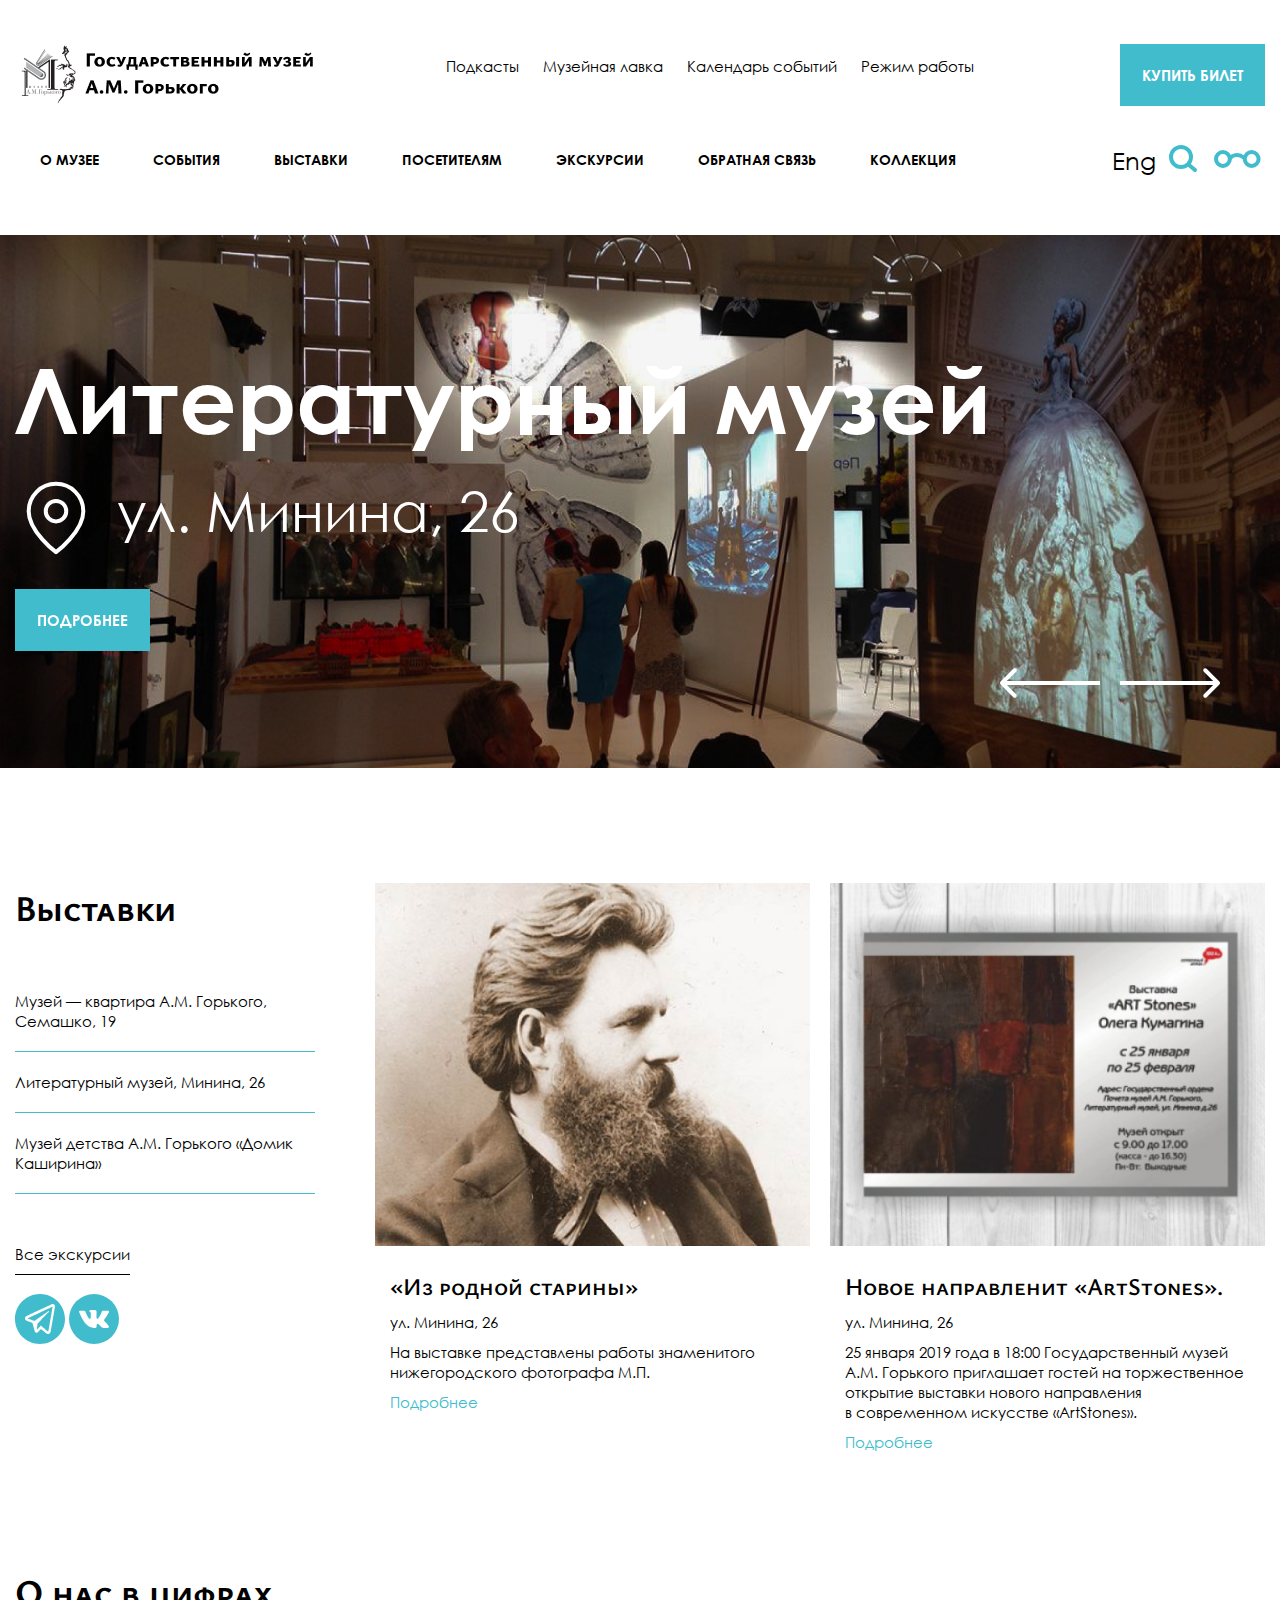
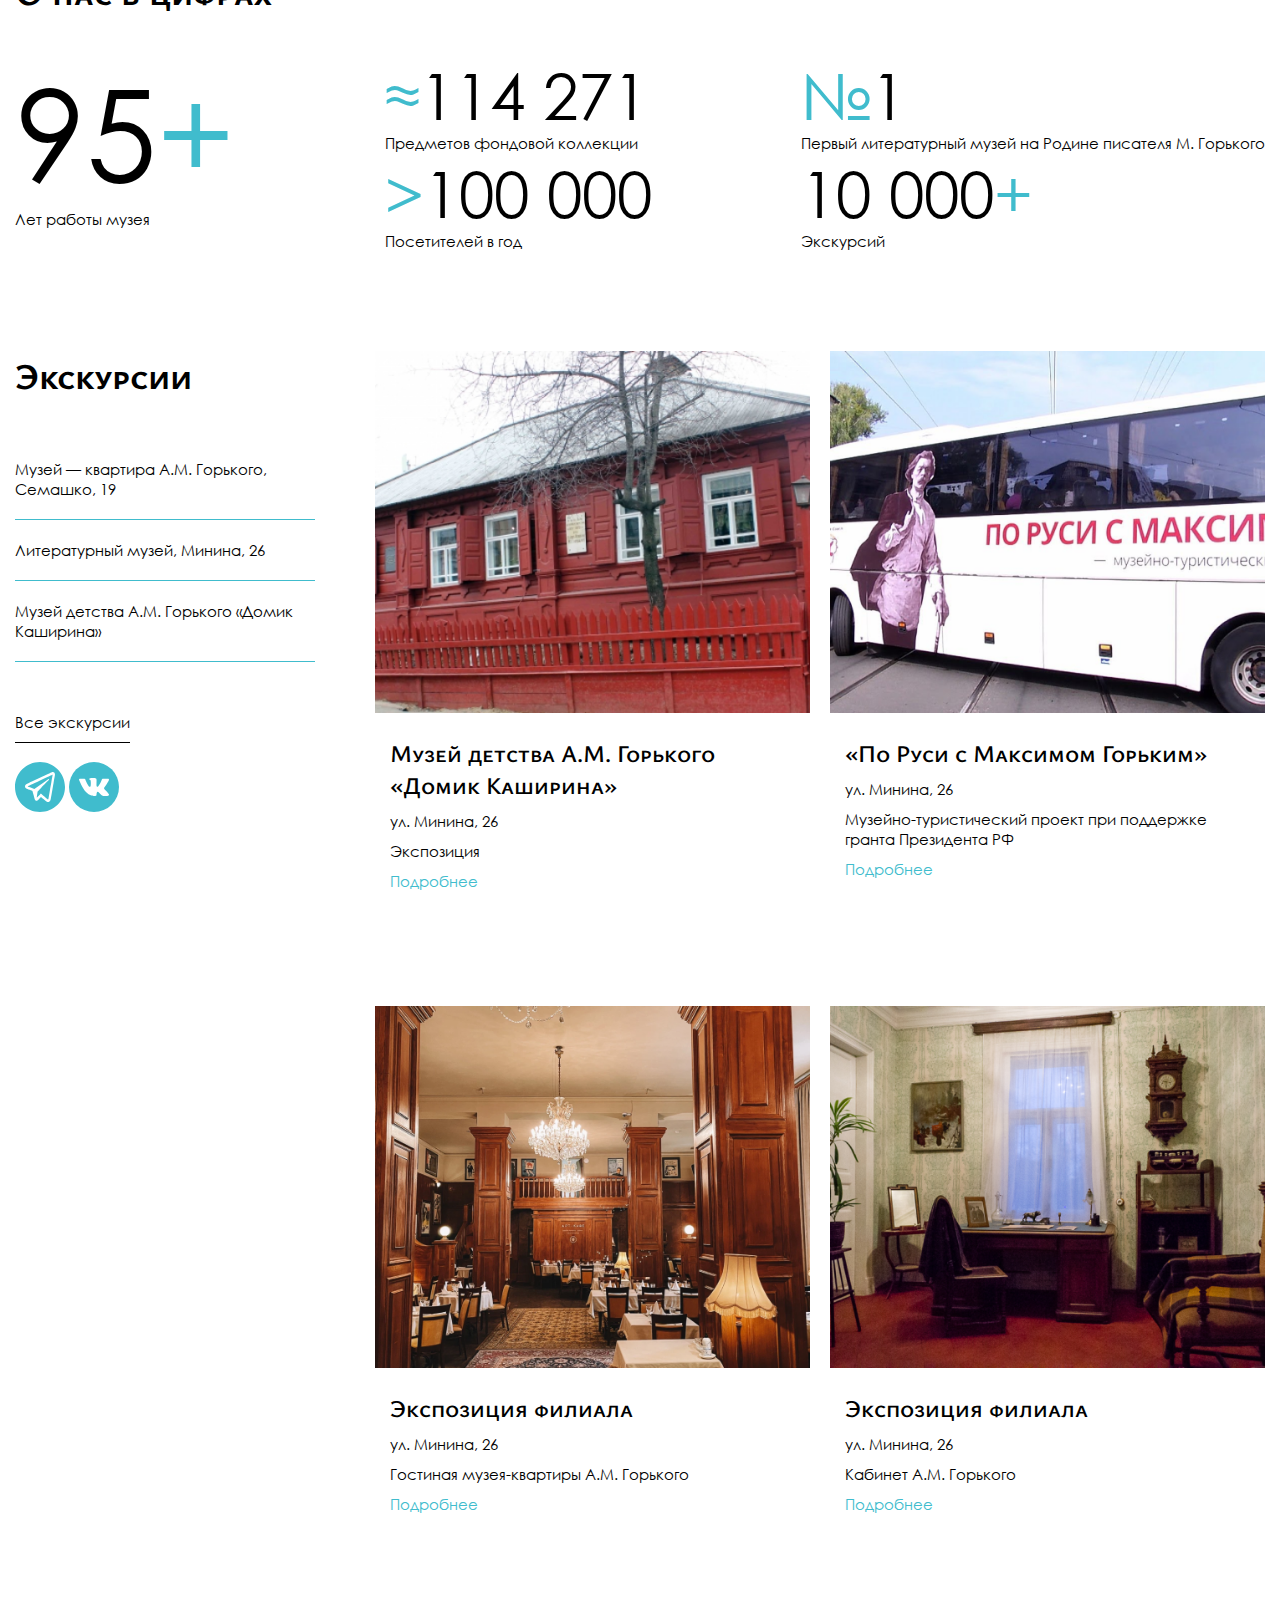
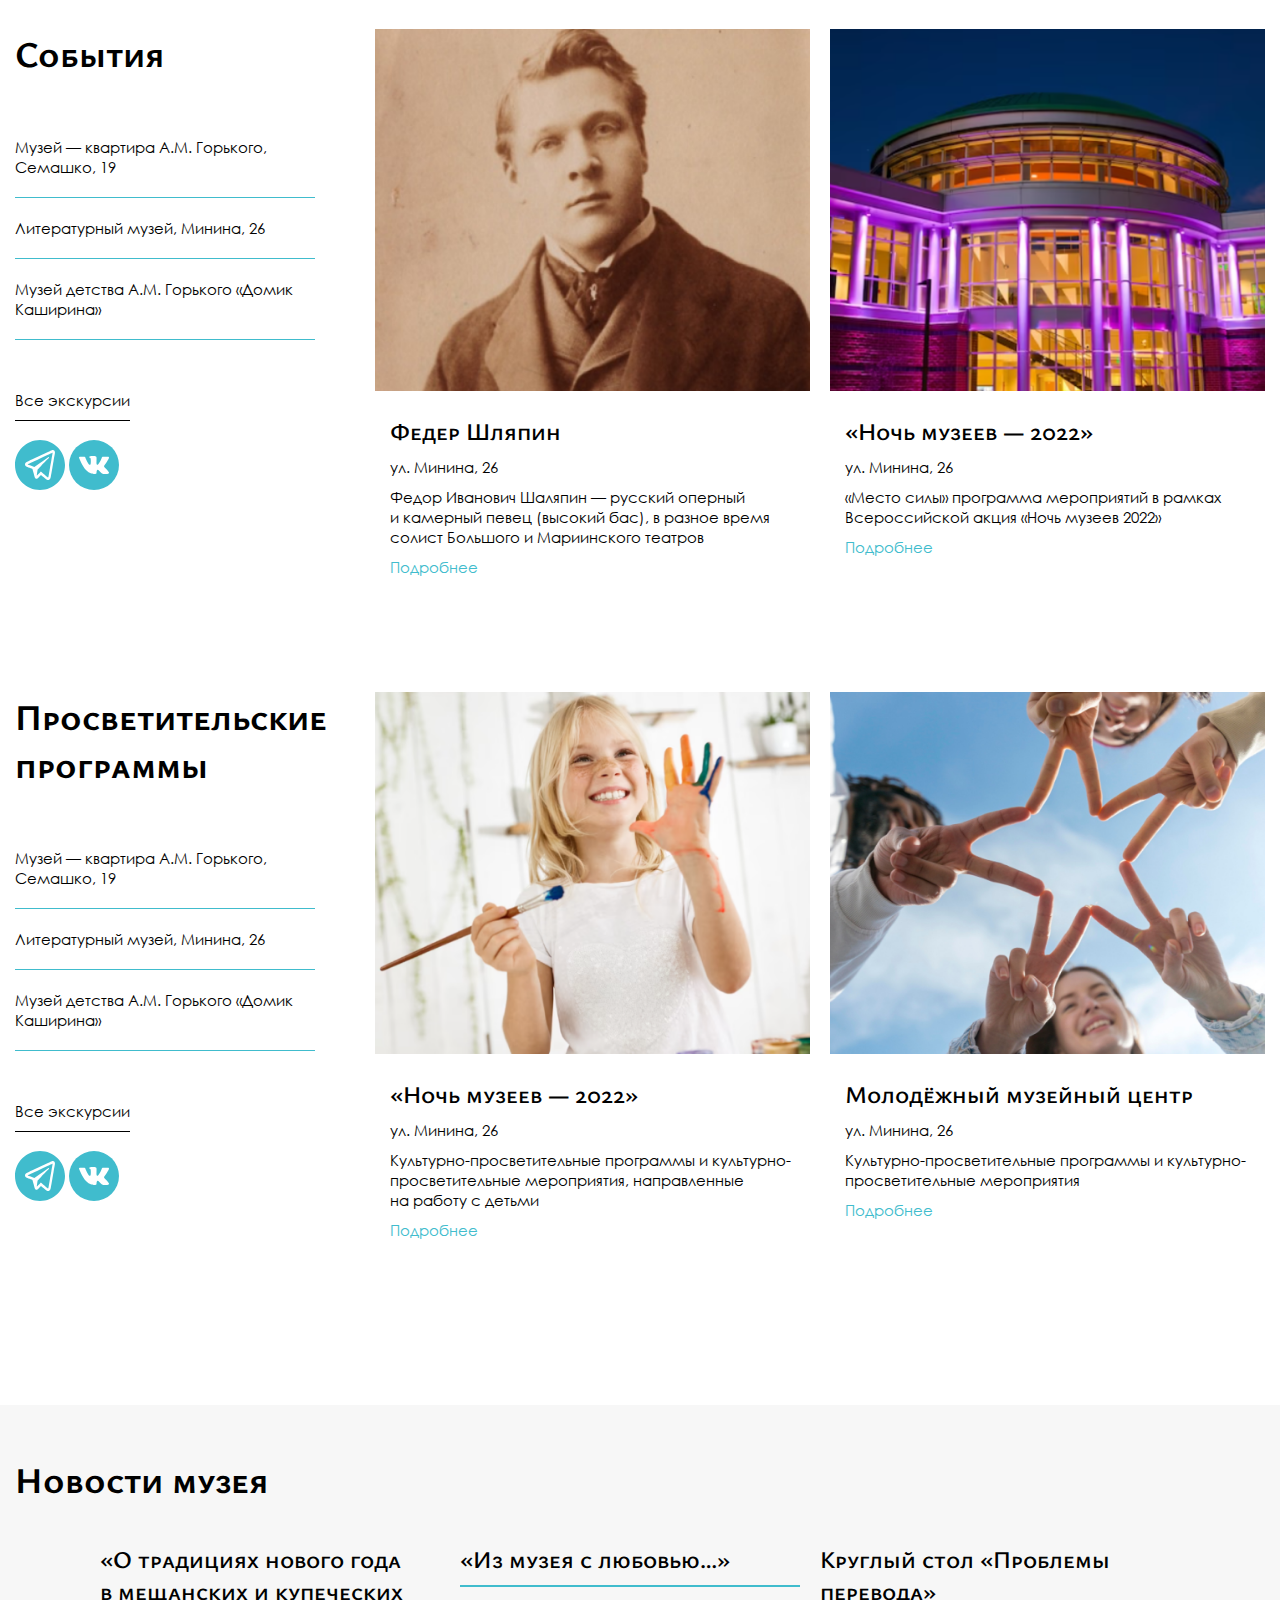
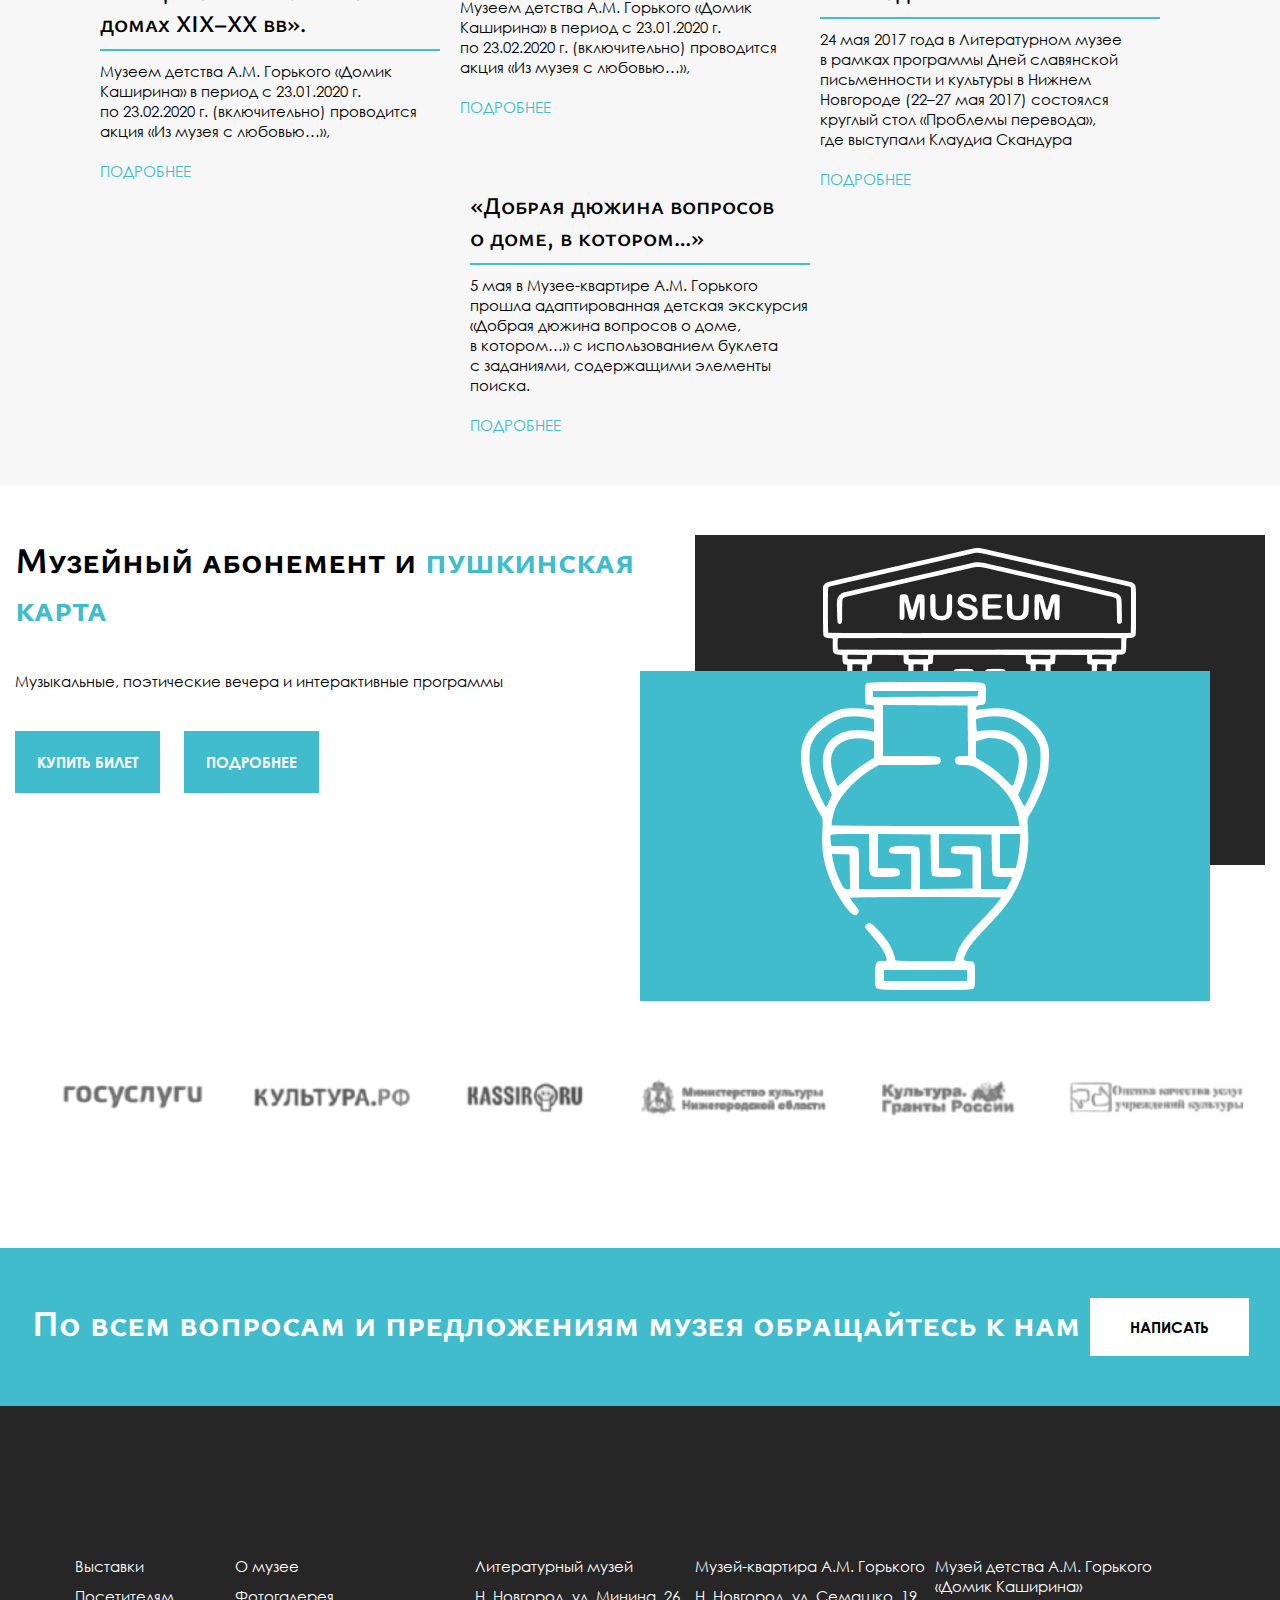
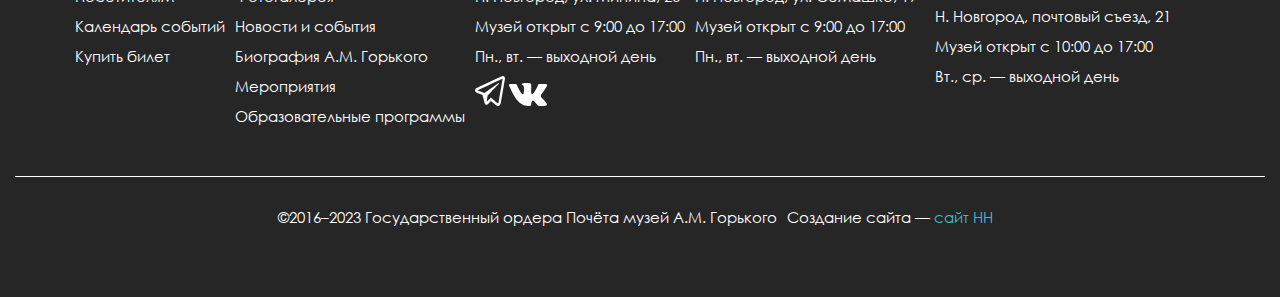
==== commit 96cfda9b: "Исправления" ====
--- a/index.html
+++ b/index.html
@@ -27,12 +27,12 @@
                             <img src="images/logo-mobile.png" alt="logo">
                         </a>
                         <div class="header__settings-mobile">
-                            <button>
+                            <a href="#">
                                 <img src="images/glass-mobile.svg" alt="">
-                            </button>
-                            <button>
+                            </a>
+                            <a href="#">
                                 <img src="images/search-mobile.svg" alt="">
-                            </button>
+                            </a>
                         </div>
                         <div class="header__burger">
                             <span></span>
@@ -104,13 +104,13 @@
                             </ul>
                         </nav>
                         <div class="header__settings">
-                            <button>Eng</button>
-                            <button>
+                            <a href="#">Eng</a>
+                            <a href="#">
                                 <img src="images/search.svg" alt="#">
-                            </button>
-                            <button>
+                            </a>
+                            <a href="#">
                                 <img src="images/glass.svg" alt="#">
-                            </button>
+                            </a>
                         </div>
                     </div> 
 
@@ -180,8 +180,8 @@
                         </ul>
 
                         <div class="header__mobile-lang">
-                            <button>Ru</button>
-                            <button>Eng</button>
+                            <a href="#">Ru</a>
+                            <a href="#">Eng</a>
                         </div>
                     </div>
 
@@ -603,7 +603,9 @@
                 </div>
             </div>
 
-            <div class="scroll__item _anim-items _anim-no-hide">
+            <!-- Госуслуги анимация появления -->
+
+            <!-- <div class="scroll__item _anim-items _anim-no-hide">
                 <div class="scroll__item-show _anim-show">
                     <div class="container">
                         <div class="scroll__item-inner">
@@ -614,7 +616,7 @@
                         </div>
                     </div>
                 </div>
-            </div>
+            </div> -->
 
         </footer>
 
@@ -624,6 +626,7 @@
         <div class="container">
             <div class="popup__inner popup__inner-form">
                 <div class="popup__body">
+                    <a class="popup__close" href="#"></a>
                     <p class="popup__title">Свяжитесь с нами</p>
                     <p class="popup__text">Заполните форму обратной связи и мы перезвоним вам в ближайшее время</p>
                     <form action="#" class="popup__form">
--- a/css/style.css
+++ b/css/style.css
@@ -41,7 +41,6 @@
   font-size: 20px;
   color: #000;
   min-width: 320px;
-  overflow-x: hidden;
 }
 
 a {
@@ -87,6 +86,7 @@
 .header__top {
   display: flex;
   align-items: center;
+  justify-content: space-between;
   margin-bottom: 25px;
 }
 .header__top-nav {
@@ -185,9 +185,6 @@
 .header .days li.active::before {
   background: var(--green, #40BCCD);
 }
-.header__logo {
-  margin-right: auto;
-}
 .header__logo-mobile {
   display: none;
 }
@@ -213,15 +210,13 @@
   justify-content: space-between;
   align-items: center;
 }
-.header__settings button {
+.header__settings a {
   font-size: 24px;
   display: flex;
-  cursor: pointer;
   background-color: transparent;
-  border: none;
   margin-right: 7px;
 }
-.header__settings button:last-child {
+.header__settings a:last-child {
   margin-right: 0;
 }
 .header__settings-mobile {
@@ -692,15 +687,4 @@
 }
 .scroll__item-text {
   margin-bottom: 20px;
-}
-
-._anim-show {
-  opacity: 0;
-  transition: all 0.3s ease 0s;
-}
-
-._anim-show._active,
-._active ._anim-show {
-  opacity: 1;
-  transform: translate(0, 0);
 }--- a/css/media.css
+++ b/css/media.css
@@ -88,12 +88,6 @@
   .lock {
     overflow-x: hidden;
   }
-  .shadow {
-    width: 100%;
-    height: 100%;
-    background-color: rgba(0, 0, 0, 0.45);
-    transition: all 0.3s;
-  }
   .header__top .btn {
     display: none;
   }
@@ -128,15 +122,15 @@
     position: absolute;
     padding-top: 80px;
     z-index: 10;
-    top: 0;
-    right: -100%;
+    top: -100%;
+    left: 0;
     background-color: #fff;
     transition: all 0.3s;
     height: 100%;
-    width: 183px;
+    width: 100%;
   }
   .header__mobile.active {
-    right: 0;
+    top: 0;
   }
   .header__menu-list {
     text-align: center;
@@ -158,11 +152,9 @@
   .header__mobile-lang {
     text-align: center;
   }
-  .header__mobile-lang button {
+  .header__mobile-lang a {
     background-color: transparent;
     color: #000;
-    border: none;
-    outline: none;
     cursor: pointer;
   }
   .top__inner {
